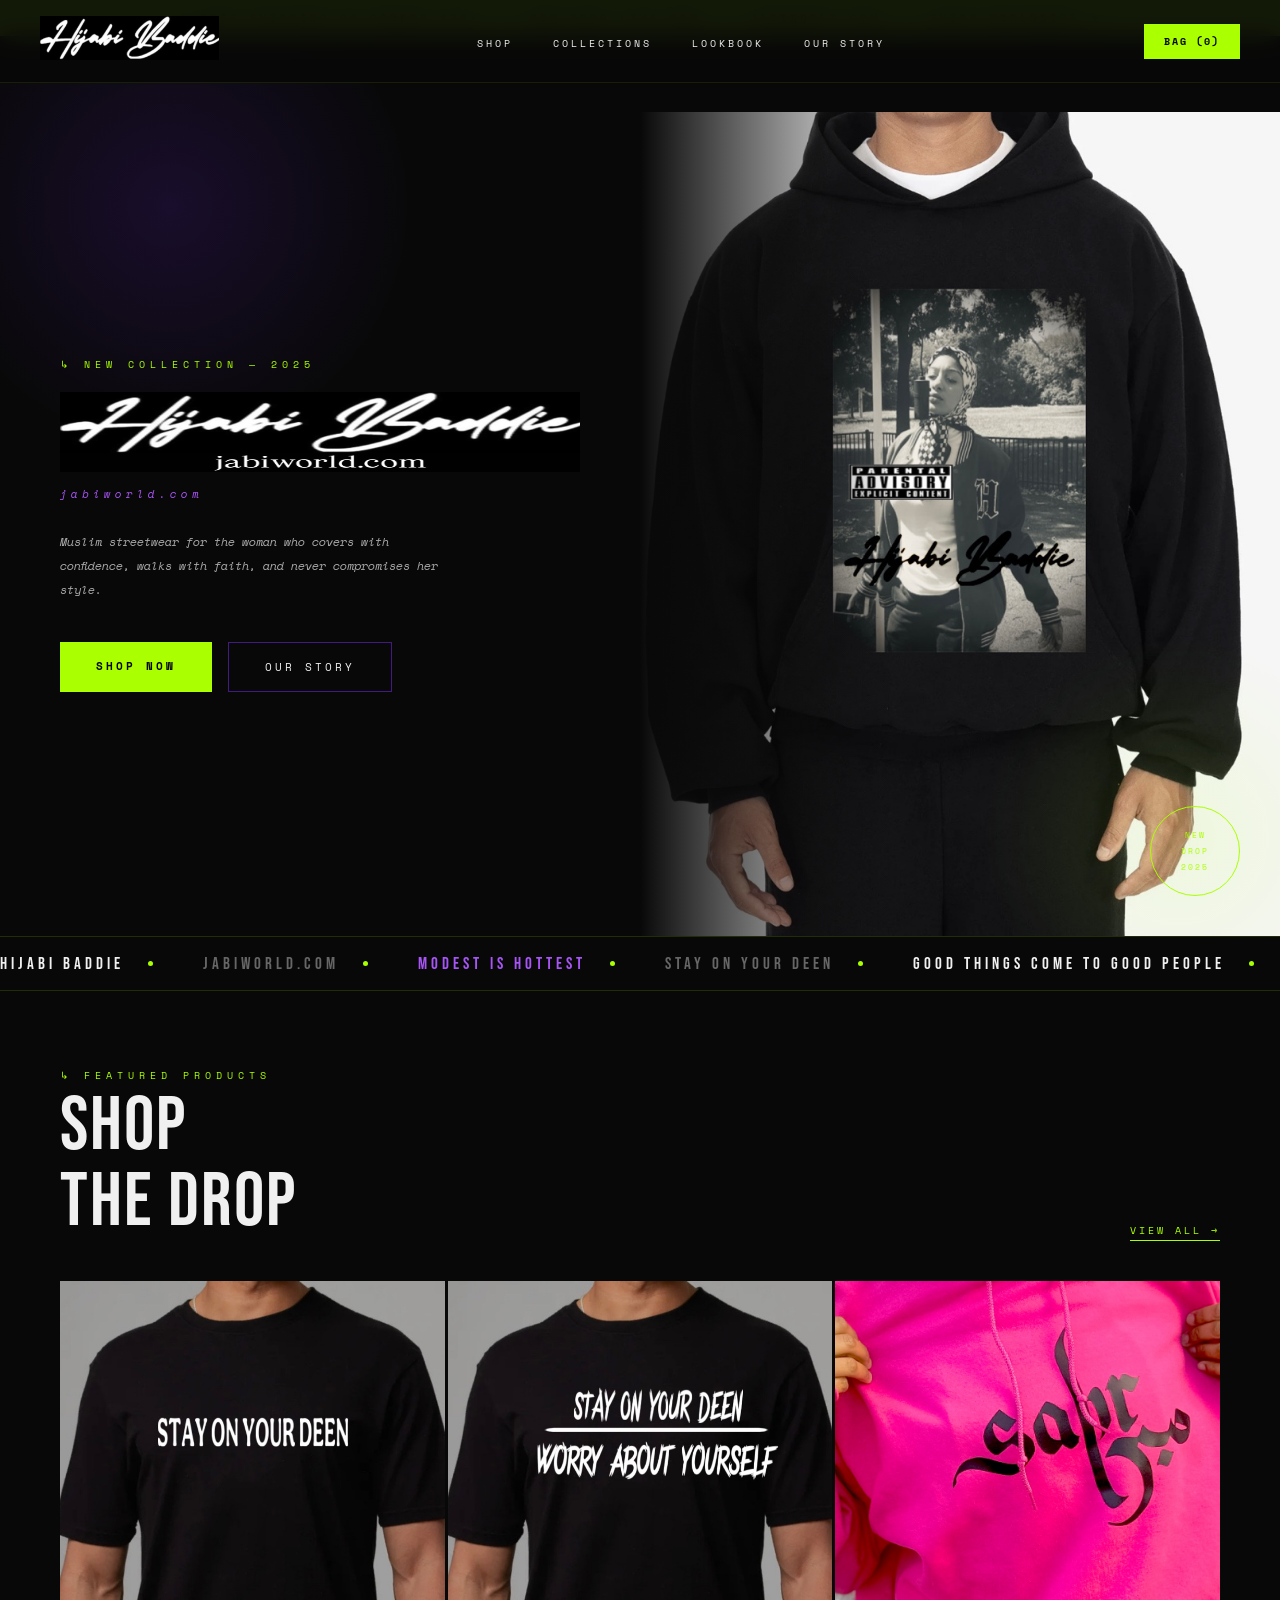
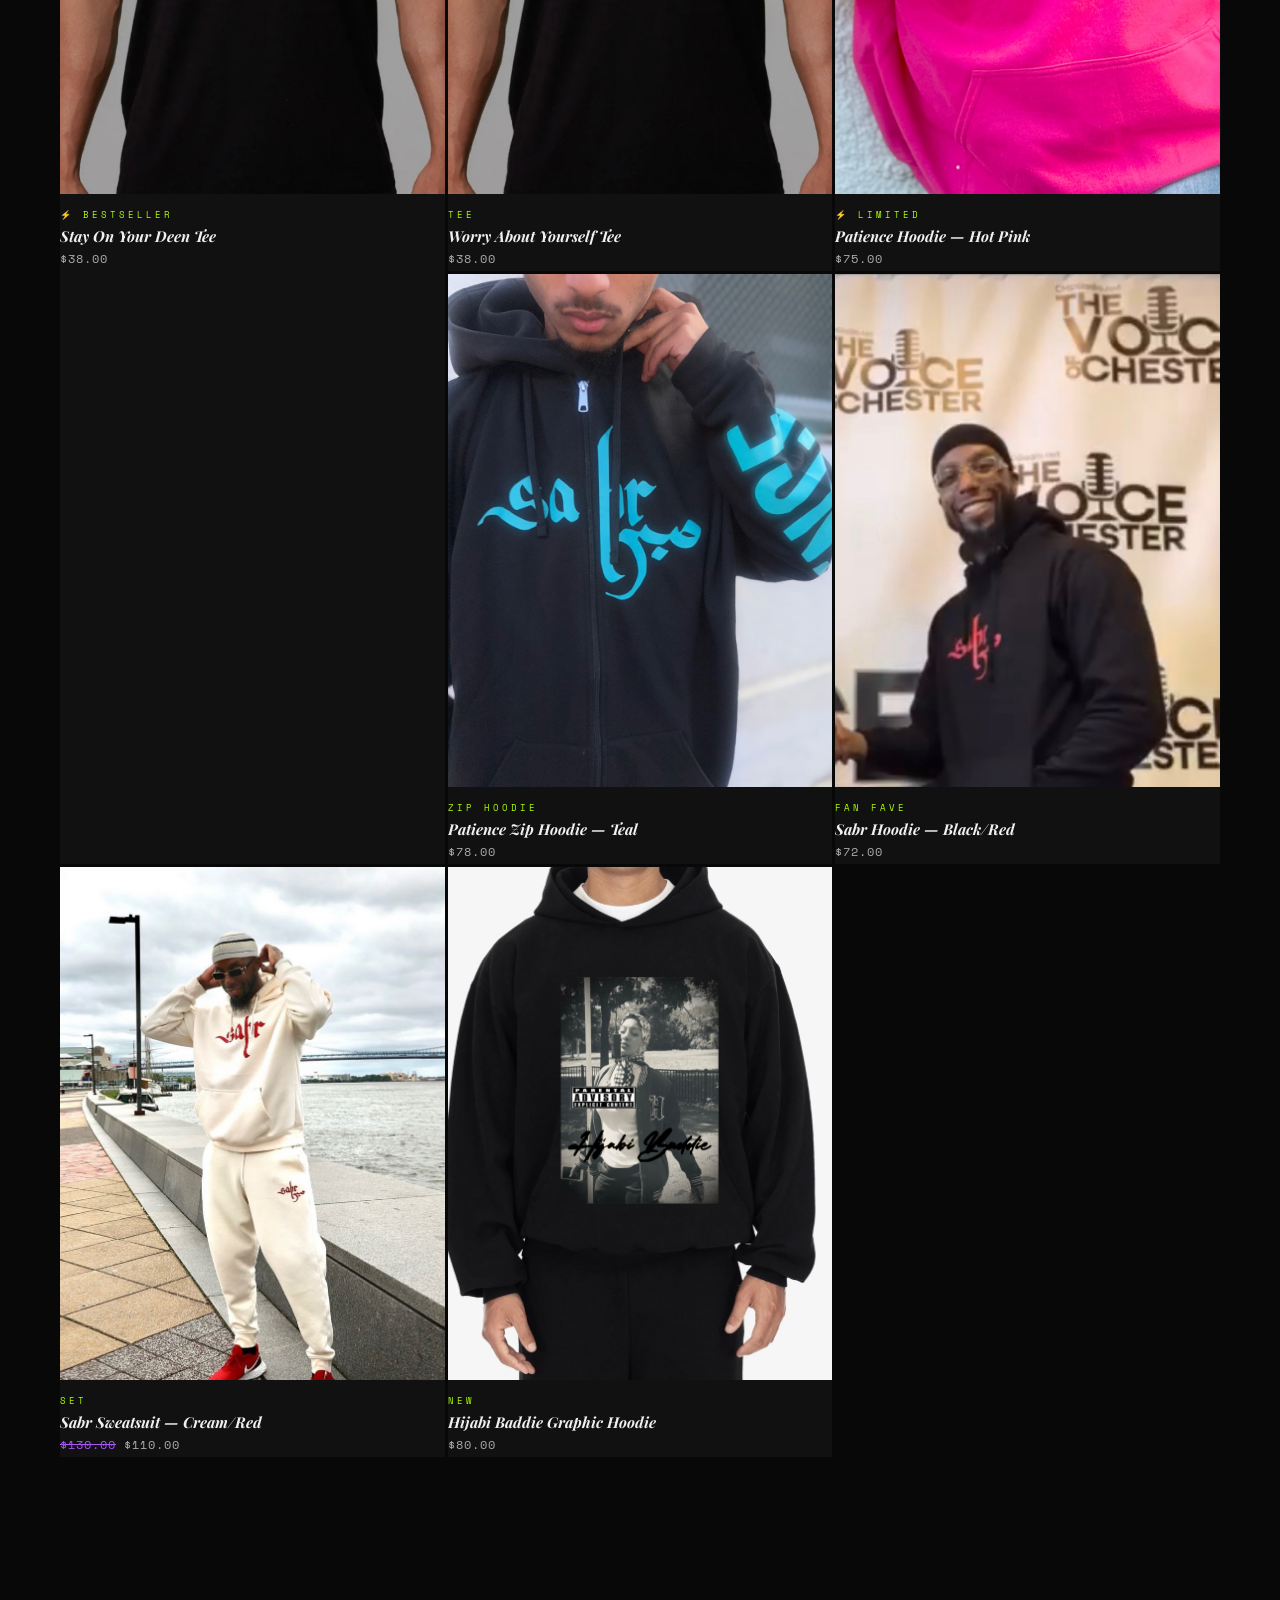
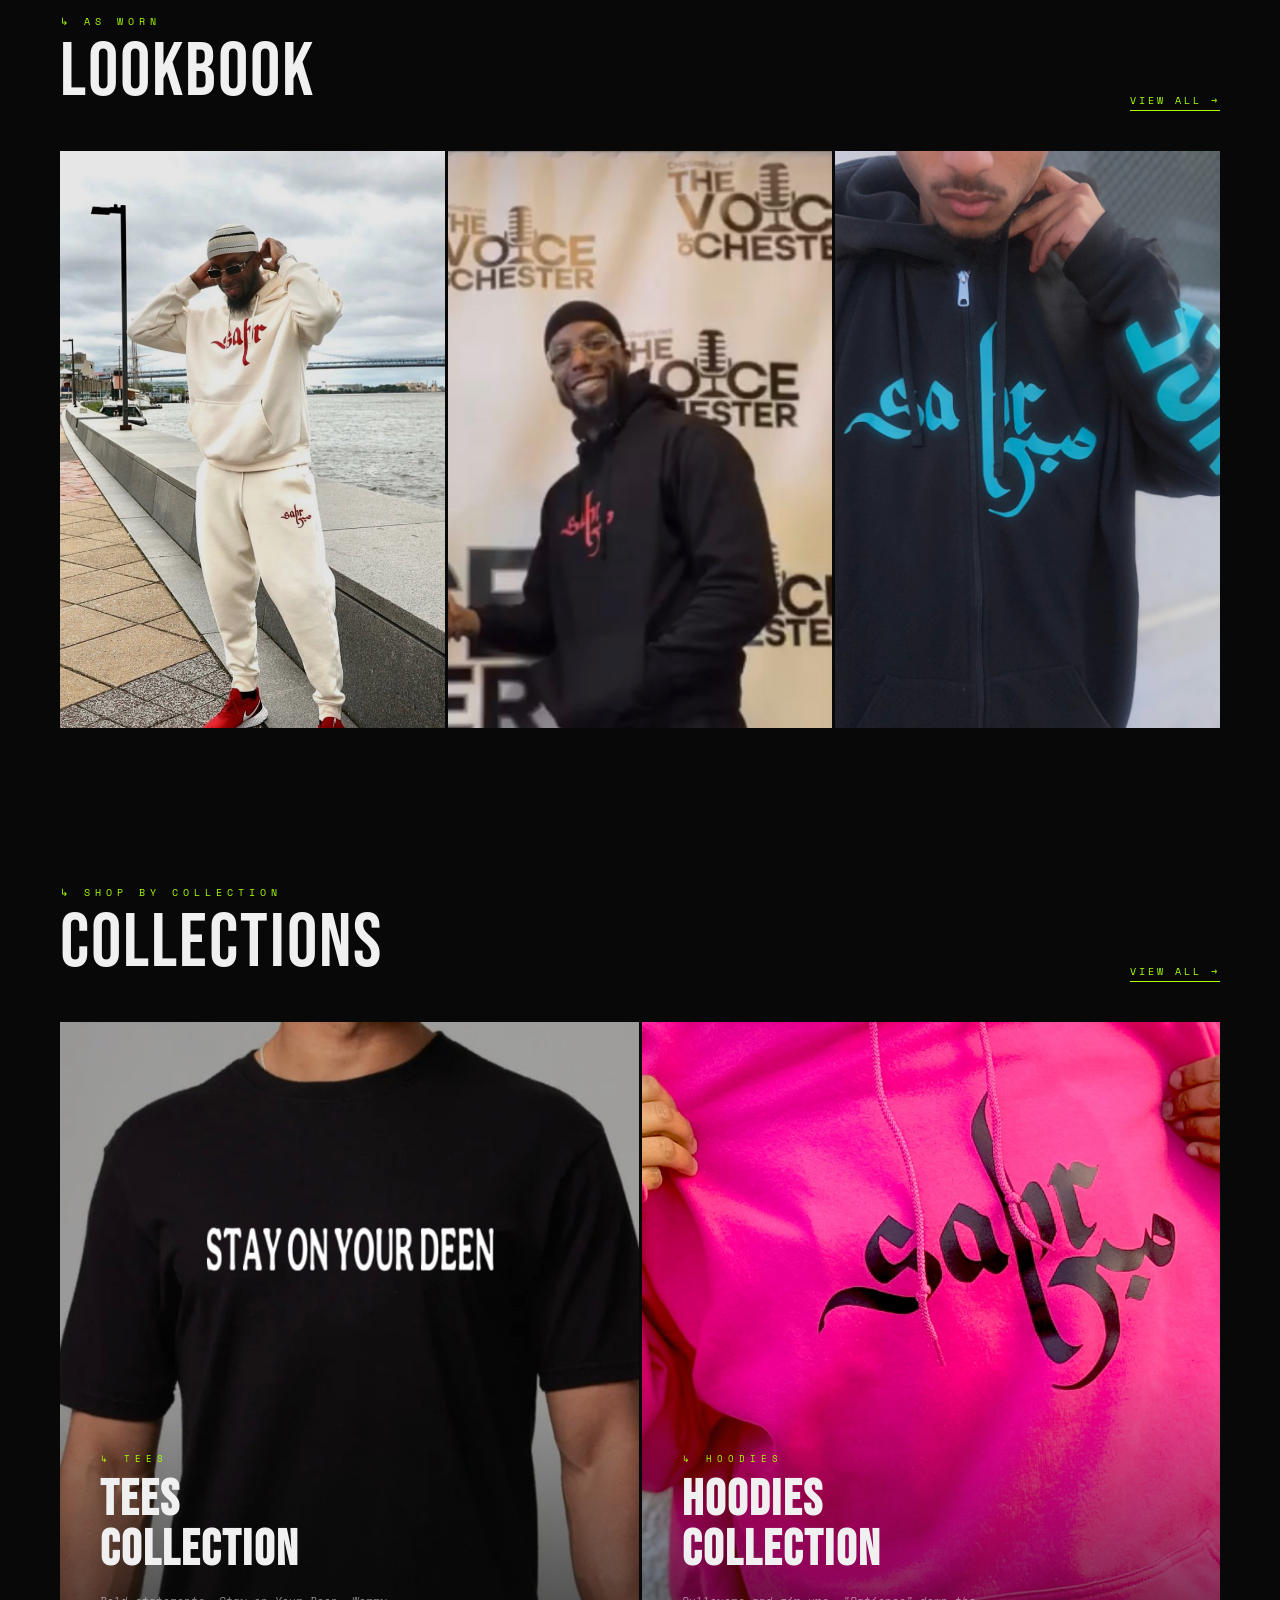
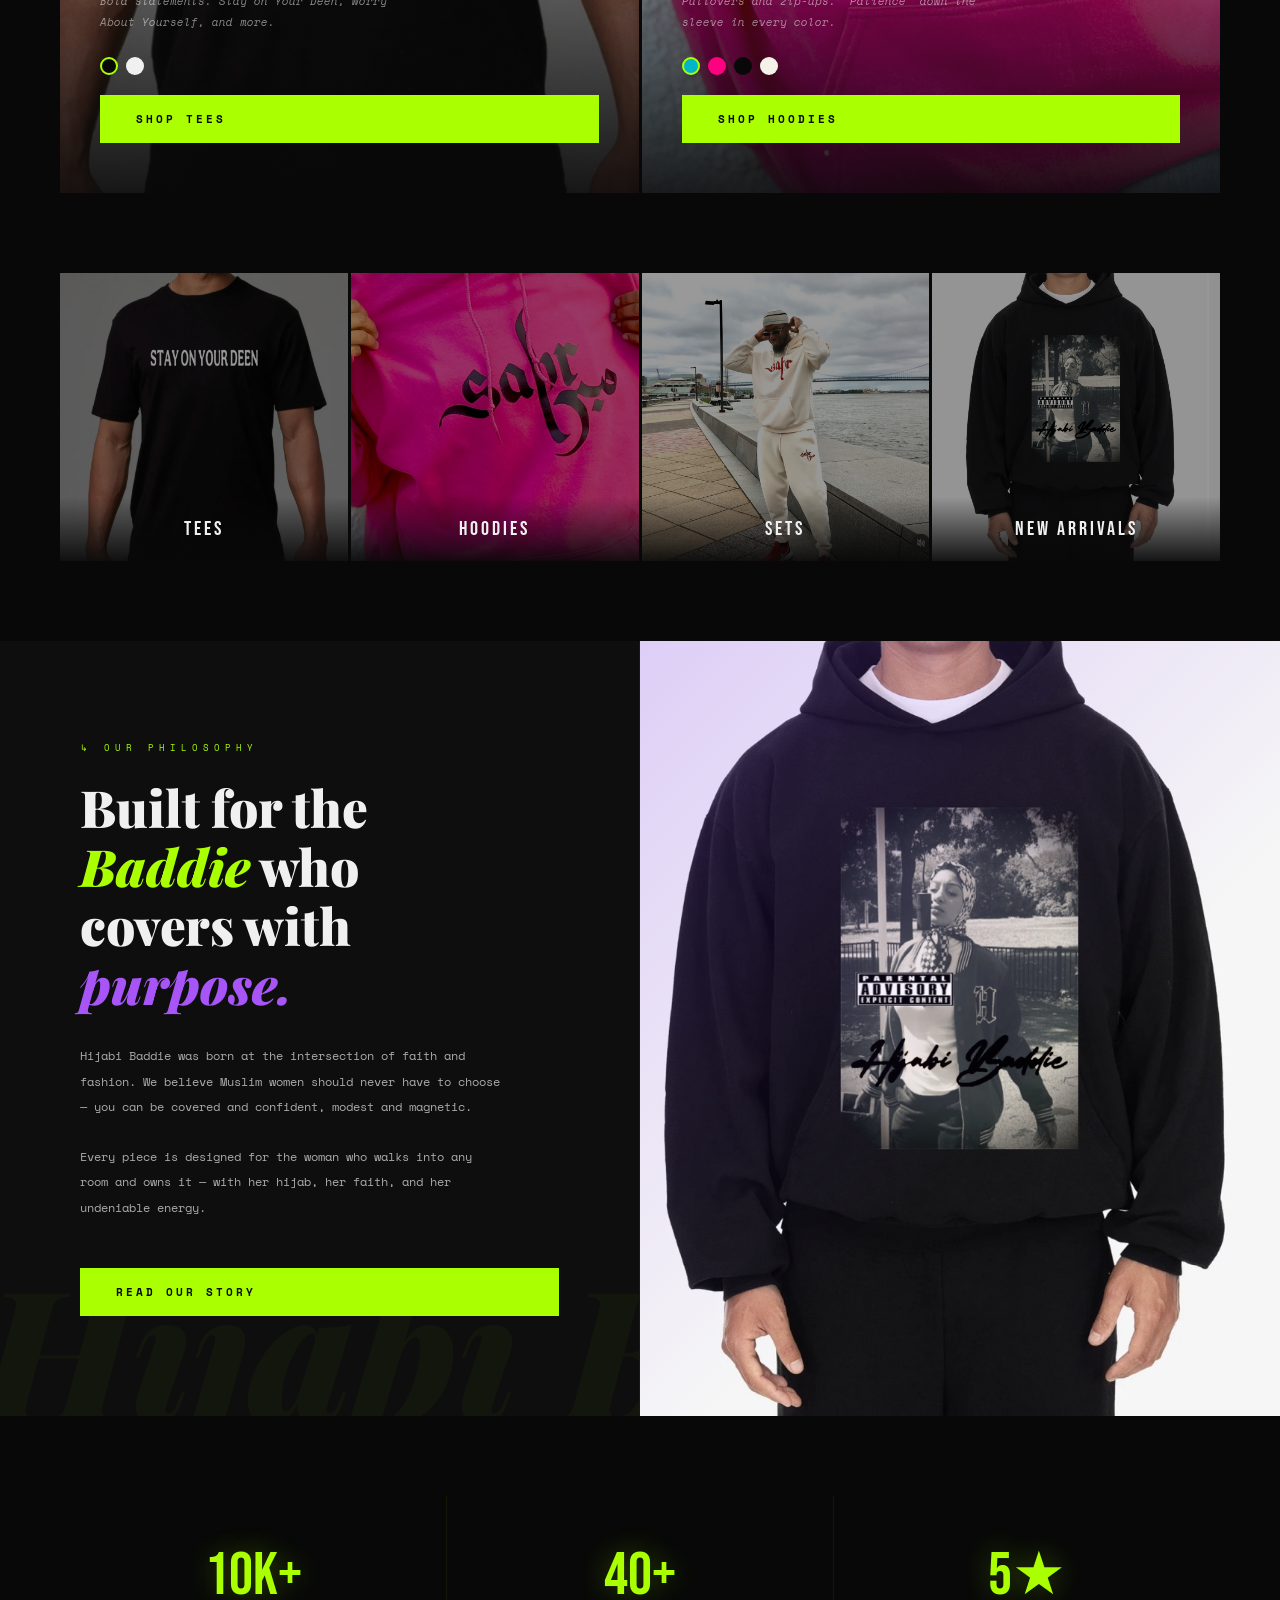
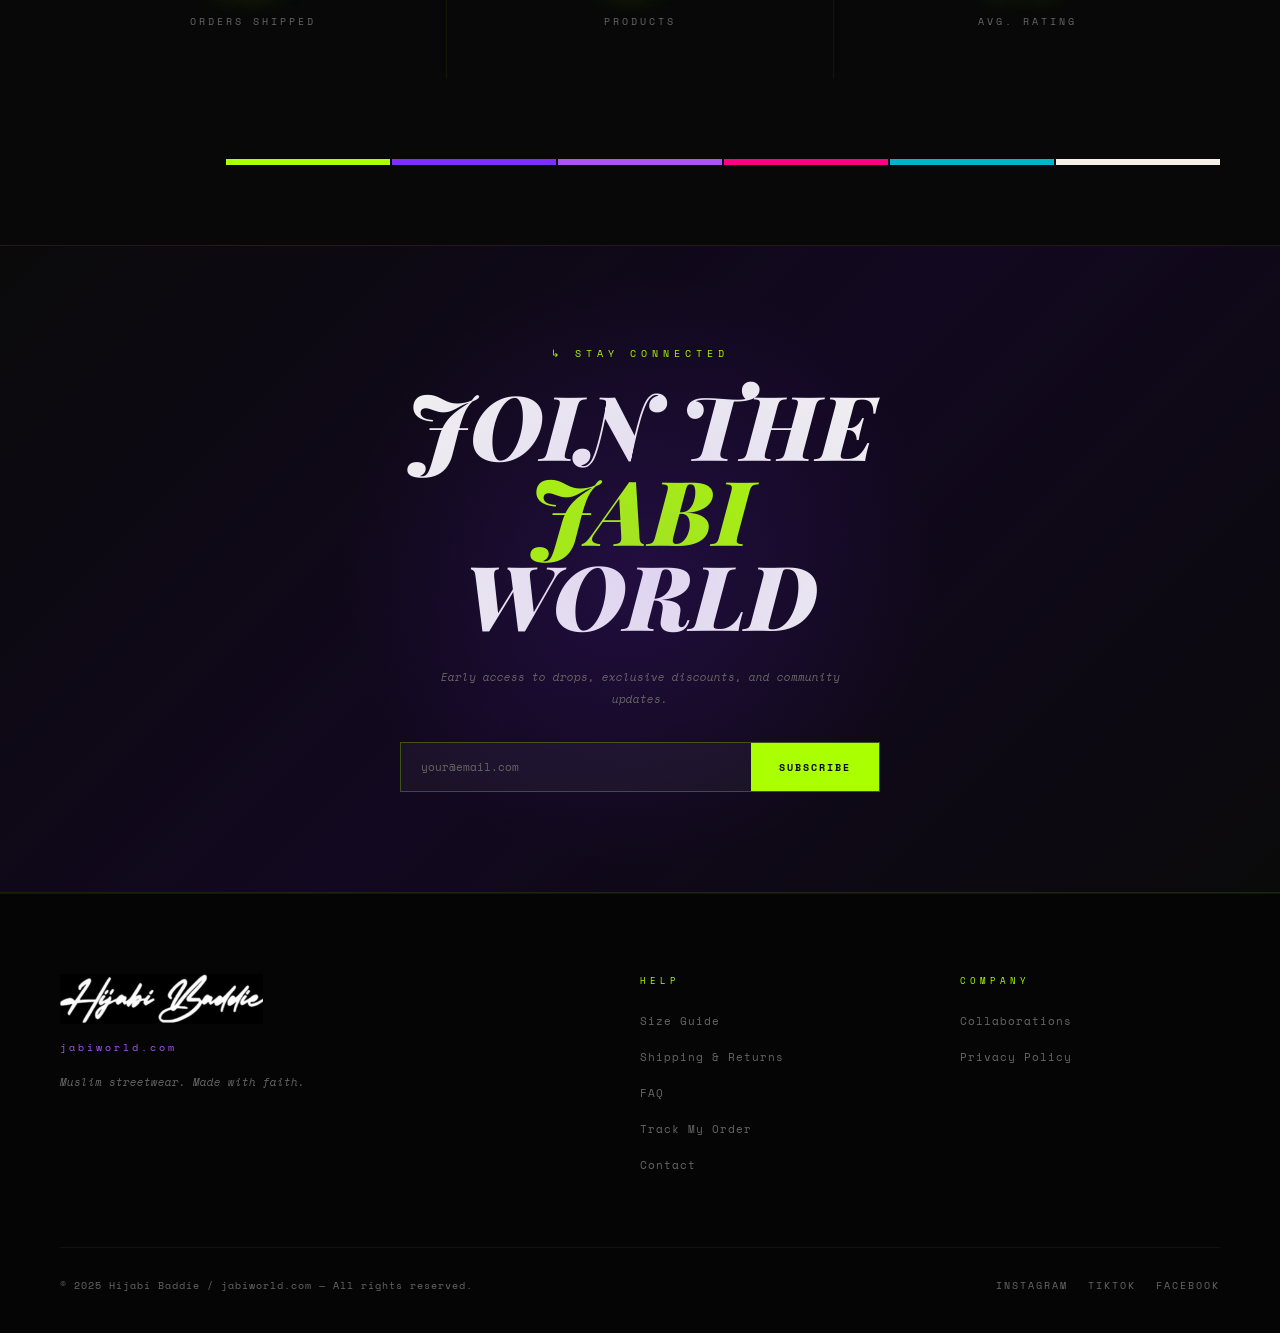
==== index.html @ 56c34dd9 "Add files via upload" ====
<!DOCTYPE html>
<html lang="en">
<head>
<meta charset="UTF-8">
<meta name="viewport" content="width=device-width, initial-scale=1.0">
<title>Hijabi Baddie — jabiworld.com</title>
<link rel="preconnect" href="https://fonts.googleapis.com">
<link href="https://fonts.googleapis.com/css2?family=Bebas+Neue&family=Playfair+Display:ital,wght@0,400;0,700;0,900;1,400;1,700&family=Space+Mono:ital,wght@0,400;0,700;1,400&display=swap" rel="stylesheet">

<!-- Snipcart CSS -->
<link rel="stylesheet" href="https://cdn.snipcart.com/themes/v3.3.3/default/snipcart.css">

<style>
  :root {
    --black: #080808; --white: #f0f0f0; --lime: #aaff00;
    --purple: #7b2ff7; --purple-light: #a855f7; --purple-dark: #4c1d95;
    --gray: #666; --gray-light: #aaa;
  }
  * { margin:0; padding:0; box-sizing:border-box; }
  html { scroll-behavior:smooth; }
  body { background:var(--black); color:var(--white); font-family:'Space Mono',monospace; overflow-x:hidden; cursor:crosshair; }

  .announce-bar { background:var(--lime); color:var(--black); text-align:center; padding:10px; font-size:11px; letter-spacing:3px; text-transform:uppercase; font-weight:700; }

  nav { position:fixed; top:0; width:100%; z-index:1000; display:flex; justify-content:space-between; align-items:center; padding:16px 40px; background:rgba(8,8,8,0.93); backdrop-filter:blur(12px); border-bottom:1px solid rgba(170,255,0,0.1); }
  .nav-logo-img { height:44px; width:auto; filter:invert(1); }
  .nav-links { display:flex; gap:40px; list-style:none; }
  .nav-links a { color:var(--white); text-decoration:none; font-size:10px; letter-spacing:3px; text-transform:uppercase; transition:color 0.2s; }
  .nav-links a:hover { color:var(--lime); }
  .nav-right { display:flex; gap:16px; align-items:center; }
  .snipcart-checkout { background:var(--lime); color:var(--black); border:none; padding:10px 20px; font-family:'Space Mono',monospace; font-size:10px; letter-spacing:2px; text-transform:uppercase; cursor:crosshair; font-weight:700; transition:all 0.2s; }
  .snipcart-checkout:hover { background:var(--purple-light); color:var(--white); }
  .hamburger { display:none; flex-direction:column; gap:5px; cursor:crosshair; background:none; border:none; padding:4px; }
  .hamburger span { display:block; width:22px; height:1px; background:var(--white); }

  /* HERO */
  .hero { min-height:100vh; display:grid; grid-template-columns:1fr 1fr; position:relative; overflow:hidden; padding-top:76px; }
  .hero-left { display:flex; flex-direction:column; justify-content:center; padding:80px 60px; position:relative; z-index:2; }
  .hero-purple-glow { position:absolute; top:-80px; left:-80px; width:500px; height:500px; background:radial-gradient(circle,rgba(123,47,247,0.15) 0%,transparent 70%); pointer-events:none; z-index:1; }
  .hero-eyebrow { font-size:10px; letter-spacing:5px; text-transform:uppercase; color:var(--lime); margin-bottom:20px; opacity:0; animation:fadeUp 0.7s 0.2s ease forwards; }
  .hero-logo-large { height:80px; width:auto; filter:invert(1); margin-bottom:14px; opacity:0; animation:fadeUp 0.7s 0.35s ease forwards; }
  .hero-domain { font-size:11px; letter-spacing:4px; color:var(--purple-light); margin-bottom:28px; font-style:italic; opacity:0; animation:fadeUp 0.7s 0.45s ease forwards; }
  .hero-sub { font-size:12px; line-height:2; color:var(--gray-light); max-width:380px; margin-bottom:40px; font-style:italic; opacity:0; animation:fadeUp 0.7s 0.55s ease forwards; }
  .hero-ctas { display:flex; gap:16px; flex-wrap:wrap; opacity:0; animation:fadeUp 0.7s 0.7s ease forwards; }
  @keyframes fadeUp { from { opacity:0; transform:translateY(24px); } to { opacity:1; transform:translateY(0); } }

  .btn-primary { background:var(--lime); color:var(--black); padding:16px 36px; font-family:'Space Mono',monospace; font-size:11px; letter-spacing:3px; text-transform:uppercase; text-decoration:none; border:none; cursor:crosshair; font-weight:700; transition:all 0.25s; display:inline-block; }
  .btn-primary:hover { background:var(--purple-light); color:var(--white); transform:translateY(-2px); }
  .btn-outline { background:transparent; color:var(--white); padding:16px 36px; font-family:'Space Mono',monospace; font-size:11px; letter-spacing:3px; text-transform:uppercase; text-decoration:none; border:1px solid rgba(123,47,247,0.5); cursor:crosshair; transition:all 0.25s; display:inline-block; }
  .btn-outline:hover { border-color:var(--purple-light); background:rgba(123,47,247,0.15); transform:translateY(-2px); }

  .hero-right { position:relative; overflow:hidden; }
  .hero-img-container { width:100%; height:100%; position:relative; }
  .hero-img-container img { width:100%; height:100%; object-fit:cover; object-position:center top; transition:transform 0.8s ease; }
  .hero-img-overlay { position:absolute; inset:0; background:linear-gradient(to right,var(--black) 0%,transparent 40%); }
  .hero-glow { position:absolute; bottom:-100px; right:-100px; width:400px; height:400px; background:radial-gradient(circle,rgba(170,255,0,0.1) 0%,transparent 70%); pointer-events:none; }
  .hero-badge { position:absolute; bottom:40px; right:40px; width:90px; height:90px; border-radius:50%; border:1px solid var(--lime); display:flex; align-items:center; justify-content:center; font-size:8px; letter-spacing:2px; text-transform:uppercase; text-align:center; line-height:2; color:var(--lime); animation:rotate 12s linear infinite; z-index:3; }
  @keyframes rotate { to { transform:rotate(360deg); } }

  /* MARQUEE */
  .marquee-section { border-top:1px solid rgba(170,255,0,0.15); border-bottom:1px solid rgba(170,255,0,0.15); padding:16px 0; overflow:hidden; }
  .marquee-track { display:flex; animation:marquee 22s linear infinite; white-space:nowrap; }
  .marquee-item { display:inline-flex; align-items:center; gap:24px; padding-right:50px; font-family:'Bebas Neue',sans-serif; font-size:17px; letter-spacing:4px; color:var(--gray); }
  .marquee-item .dot { width:5px; height:5px; background:var(--lime); border-radius:50%; display:inline-block; }
  .marquee-item.hl { color:var(--white); }
  .marquee-item.hl2 { color:var(--purple-light); }
  @keyframes marquee { from { transform:translateX(0); } to { transform:translateX(-50%); } }

  /* SECTIONS */
  .section-header { display:flex; justify-content:space-between; align-items:flex-end; padding:80px 60px 40px; }
  .section-title { font-family:'Bebas Neue',sans-serif; font-size:clamp(48px,6vw,76px); letter-spacing:2px; line-height:1; }
  .section-title .sub { display:block; font-family:'Space Mono',monospace; font-size:10px; letter-spacing:5px; text-transform:uppercase; color:var(--lime); margin-bottom:8px; font-weight:400; }
  .section-link { color:var(--lime); text-decoration:none; font-size:10px; letter-spacing:3px; text-transform:uppercase; border-bottom:1px solid var(--lime); padding-bottom:2px; transition:opacity 0.2s; }
  .section-link:hover { opacity:0.6; }

  /* PRODUCT GRID */
  .product-grid { display:grid; grid-template-columns:repeat(3,1fr); gap:3px; padding:0 60px 80px; }
  .product-card { position:relative; overflow:hidden; cursor:crosshair; background:#111; }
  .product-card.large { grid-row:span 2; }
  .product-img { width:100%; aspect-ratio:3/4; object-fit:cover; object-position:center top; display:block; transition:transform 0.6s ease; }
  .product-card.large .product-img { aspect-ratio:auto; height:100%; }
  .product-card:hover .product-img { transform:scale(1.06); }
  .product-overlay { position:absolute; inset:0; background:linear-gradient(to top,rgba(8,8,8,0.95) 0%,rgba(8,8,8,0.1) 55%,transparent 100%); display:flex; flex-direction:column; justify-content:flex-end; padding:24px; opacity:0; transition:opacity 0.3s; }
  .product-card:hover .product-overlay { opacity:1; }
  .product-info { padding:14px 0 4px; }
  .product-tag { font-size:9px; letter-spacing:3px; text-transform:uppercase; color:var(--lime); margin-bottom:5px; }
  .product-name { font-family:'Playfair Display',serif; font-size:15px; font-weight:700; margin-bottom:4px; font-style:italic; }
  .product-name a { color:inherit; text-decoration:none; }
  .product-price { font-size:12px; letter-spacing:1px; color:var(--gray-light); }
  .product-price .sale { color:var(--purple-light); margin-right:8px; text-decoration:line-through; }
  .sizes { display:flex; gap:6px; margin-top:10px; }
  .size-btn { width:34px; height:34px; border:1px solid rgba(255,255,255,0.15); background:none; color:var(--white); font-family:'Space Mono',monospace; font-size:9px; cursor:crosshair; transition:all 0.2s; }
  .size-btn:hover,.size-btn.active { border-color:var(--lime); background:var(--lime); color:var(--black); }
  .quick-add { background:var(--lime); color:var(--black); border:none; padding:12px; width:100%; font-family:'Space Mono',monospace; font-size:10px; letter-spacing:2px; text-transform:uppercase; cursor:crosshair; margin-top:12px; font-weight:700; transition:background 0.2s; }
  .quick-add:hover { background:var(--purple-light); color:var(--white); }

  /* FRONT/BACK IMAGE SWAP */
  .product-card .img-front, .product-card .img-back { position:absolute; inset:0; width:100%; height:100%; object-fit:cover; object-position:center top; transition:opacity 0.5s ease, transform 0.6s ease; }
  .product-card .img-back { opacity:0; }
  .product-card:hover .img-front { opacity:0; transform:scale(1.06); }
  .product-card:hover .img-back { opacity:1; transform:scale(1.06); }
  .product-card .img-spacer { width:100%; aspect-ratio:3/4; display:block; }

  /* LOOKBOOK */
  .lookbook-strip { display:grid; grid-template-columns:repeat(3,1fr); gap:3px; padding:0 60px 80px; }
  .lookbook-card { position:relative; overflow:hidden; cursor:crosshair; aspect-ratio:2/3; }
  .lookbook-card img { width:100%; height:100%; object-fit:cover; object-position:center top; transition:transform 0.6s ease; filter:brightness(0.9); }
  .lookbook-card:hover img { transform:scale(1.05); filter:brightness(0.6); }
  .lookbook-overlay { position:absolute; inset:0; background:linear-gradient(to top,rgba(8,8,8,0.88) 0%,transparent 50%); display:flex; flex-direction:column; justify-content:flex-end; padding:24px; opacity:0; transition:opacity 0.3s; }
  .lookbook-card:hover .lookbook-overlay { opacity:1; }

  /* FEATURED COLLECTIONS */
  .featured-collection { display:grid; grid-template-columns:1fr 1fr; gap:3px; margin:0 60px 80px; }
  .featured-panel { position:relative; overflow:hidden; min-height:580px; cursor:crosshair; }
  .featured-panel img { width:100%; height:100%; object-fit:cover; object-position:center top; transition:transform 0.8s ease; display:block; }
  .featured-panel:hover img { transform:scale(1.04); }
  .featured-content { position:absolute; inset:0; display:flex; flex-direction:column; justify-content:flex-end; padding:50px 40px; background:linear-gradient(to top,rgba(8,8,8,0.9) 0%,transparent 55%); }
  .featured-tag { font-size:9px; letter-spacing:5px; text-transform:uppercase; color:var(--lime); margin-bottom:10px; }
  .featured-title { font-family:'Bebas Neue',sans-serif; font-size:50px; letter-spacing:2px; line-height:1; margin-bottom:16px; }
  .featured-desc { font-size:11px; line-height:1.9; color:rgba(240,240,240,0.55); max-width:300px; margin-bottom:24px; font-style:italic; }
  .swatches { display:flex; gap:8px; margin-bottom:20px; }
  .swatch { width:18px; height:18px; border-radius:50%; cursor:crosshair; border:2px solid transparent; transition:border-color 0.2s; }
  .swatch:hover,.swatch.active { border-color:var(--lime); }

  /* CATEGORY STRIP */
  .category-strip { display:grid; grid-template-columns:repeat(4,1fr); gap:3px; padding:0 60px 80px; }
  .category-card { position:relative; overflow:hidden; aspect-ratio:1; cursor:crosshair; }
  .category-card img { width:100%; height:100%; object-fit:cover; object-position:center top; transition:transform 0.5s; filter:brightness(0.6); }
  .category-card:hover img { transform:scale(1.1); filter:brightness(0.35); }
  .category-label { position:absolute; bottom:0; left:0; right:0; padding:20px 12px; font-family:'Bebas Neue',sans-serif; font-size:20px; letter-spacing:3px; text-align:center; background:linear-gradient(to top,rgba(8,8,8,0.9),transparent); transition:color 0.3s; }
  .category-card:hover .category-label { color:var(--lime); }

  /* BRAND STORY */
  .brand-story { display:grid; grid-template-columns:1fr 1fr; min-height:80vh; }
  .brand-story-left { background:#0e0e0e; border-right:1px solid rgba(170,255,0,0.06); display:flex; flex-direction:column; justify-content:center; padding:100px 80px; position:relative; overflow:hidden; }
  .brand-bg-text { position:absolute; font-family:'Playfair Display',serif; font-style:italic; font-size:180px; opacity:0.03; font-weight:900; bottom:-20px; left:-20px; pointer-events:none; line-height:1; white-space:nowrap; color:var(--lime); }
  .brand-story-eyebrow { font-size:9px; letter-spacing:5px; text-transform:uppercase; color:var(--lime); margin-bottom:24px; }
  .brand-story-title { font-family:'Playfair Display',serif; font-size:clamp(34px,4vw,52px); font-weight:900; line-height:1.15; margin-bottom:30px; }
  .brand-story-title em { font-style:italic; color:var(--lime); }
  .brand-story-title .purple-em { color:var(--purple-light); font-style:italic; }
  .brand-story-body { font-size:12px; line-height:2.1; color:var(--gray-light); max-width:420px; }
  .brand-story-right { position:relative; overflow:hidden; min-height:500px; }
  .brand-story-right img { width:100%; height:100%; object-fit:cover; object-position:center top; }
  .brand-story-right::after { content:''; position:absolute; inset:0; background:linear-gradient(135deg,rgba(123,47,247,0.2) 0%,transparent 60%); pointer-events:none; }

  /* STATS */
  .brand-stats { display:grid; grid-template-columns:repeat(3,1fr); gap:1px; background:rgba(170,255,0,0.06); margin:80px 60px; }
  .stat-item { padding:50px 40px; text-align:center; background:var(--black); }
  .stat-number { font-family:'Bebas Neue',sans-serif; font-size:60px; color:var(--lime); line-height:1; margin-bottom:8px; text-shadow:0 0 30px rgba(170,255,0,0.3); }
  .stat-label { font-size:10px; letter-spacing:3px; text-transform:uppercase; color:var(--gray); }

  /* NEWSLETTER */
  .newsletter { background:linear-gradient(135deg,#0a0a0a 0%,#120820 50%,#0a0a0a 100%); border-top:1px solid rgba(123,47,247,0.2); border-bottom:1px solid rgba(170,255,0,0.1); padding:100px 60px; text-align:center; position:relative; overflow:hidden; }
  .newsletter::before { content:''; position:absolute; top:50%; left:50%; transform:translate(-50%,-50%); width:600px; height:600px; background:radial-gradient(circle,rgba(123,47,247,0.15) 0%,transparent 70%); pointer-events:none; }
  .newsletter-label { font-size:10px; letter-spacing:5px; text-transform:uppercase; color:var(--lime); margin-bottom:20px; }
  .newsletter-title { font-family:'Playfair Display',serif; font-style:italic; font-size:clamp(44px,7vw,90px); font-weight:900; line-height:0.95; margin-bottom:30px; }
  .newsletter-title span { color:var(--lime); }
  .newsletter-form { display:flex; max-width:480px; margin:0 auto; border:1px solid rgba(170,255,0,0.3); }
  .newsletter-input { flex:1; padding:16px 20px; font-family:'Space Mono',monospace; font-size:11px; border:none; background:rgba(255,255,255,0.04); color:var(--white); outline:none; }
  .newsletter-input::placeholder { color:var(--gray); }
  .newsletter-submit { background:var(--lime); color:var(--black); border:none; padding:16px 28px; font-family:'Space Mono',monospace; font-size:10px; letter-spacing:2px; text-transform:uppercase; cursor:crosshair; font-weight:700; transition:background 0.2s; }
  .newsletter-submit:hover { background:var(--purple-light); color:var(--white); }

  .color-bar { display:flex; gap:2px; padding:0 60px 80px; }
  .color-slab { flex:1; height:6px; cursor:crosshair; transition:flex 0.4s; }
  .color-slab:hover { flex:4; }

  /* FOOTER */
  footer { background:#050505; border-top:1px solid rgba(170,255,0,0.08); padding:80px 60px 40px; }
  .footer-top { display:grid; grid-template-columns:2fr 1fr 1fr; gap:60px; margin-bottom:60px; }
  .footer-logo-img { height:50px; width:auto; filter:invert(1); margin-bottom:10px; }
  .footer-domain { font-size:10px; letter-spacing:3px; color:var(--purple-light); margin-bottom:16px; }
  .footer-tagline { font-size:11px; color:var(--gray); line-height:2; font-style:italic; max-width:280px; }
  .footer-col-title { font-size:9px; letter-spacing:4px; text-transform:uppercase; color:var(--lime); margin-bottom:20px; }
  .footer-col ul { list-style:none; }
  .footer-col ul li { margin-bottom:12px; }
  .footer-col ul a { color:var(--gray); text-decoration:none; font-size:11px; letter-spacing:1px; transition:color 0.2s; }
  .footer-col ul a:hover { color:var(--white); }
  .footer-bottom { border-top:1px solid rgba(255,255,255,0.05); padding-top:30px; display:flex; justify-content:space-between; align-items:center; }
  .footer-copy { font-size:10px; color:var(--gray); letter-spacing:1px; }
  .footer-socials { display:flex; gap:20px; }
  .footer-socials a { color:var(--gray); text-decoration:none; font-size:10px; letter-spacing:2px; text-transform:uppercase; transition:color 0.2s; }
  .footer-socials a:hover { color:var(--lime); }

  /* SKELETON */
  .skeleton { background:linear-gradient(90deg,#111 25%,#1a1a1a 50%,#111 75%); background-size:200% 100%; animation:shimmer 1.5s infinite; }
  @keyframes shimmer { 0%{background-position:200% 0} 100%{background-position:-200% 0} }

  @media (max-width:1100px) {
    .product-grid { grid-template-columns:repeat(2,1fr); }
    .footer-top { grid-template-columns:1fr 1fr; gap:40px; }
    .lookbook-strip { grid-template-columns:repeat(2,1fr); }
  }
  @media (max-width:768px) {
    nav { padding:14px 20px; }
    .nav-links { display:none; }
    .hamburger { display:flex; }
    .hero { grid-template-columns:1fr; }
    .hero-right { position:absolute; inset:0; z-index:0; }
    .hero-left { z-index:1; padding:100px 24px 80px; }
    .hero-img-overlay { background:linear-gradient(to top,rgba(8,8,8,0.97) 0%,rgba(8,8,8,0.5) 100%); }
    .section-header { padding:60px 24px 28px; flex-direction:column; align-items:flex-start; gap:14px; }
    .product-grid { grid-template-columns:repeat(2,1fr); padding:0 20px 60px; }
    .product-card.large { grid-row:span 1; }
    .lookbook-strip { grid-template-columns:1fr 1fr; padding:0 20px 60px; }
    .featured-collection { grid-template-columns:1fr; margin:0 20px 60px; }
    .featured-panel { min-height:380px; }
    .brand-story { grid-template-columns:1fr; }
    .brand-story-left { padding:60px 24px; }
    .brand-story-right { min-height:380px; }
    .brand-stats { grid-template-columns:1fr; margin:60px 20px; }
    .category-strip { grid-template-columns:repeat(2,1fr); padding:0 20px 60px; }
    .color-bar { padding:0 20px 60px; }
    .newsletter { padding:60px 24px; }
    .newsletter-form { flex-direction:column; border:none; }
    .newsletter-input { border:1px solid rgba(170,255,0,0.3); }
    .newsletter-submit { border:1px solid var(--lime); }
    footer { padding:60px 24px 30px; }
    .footer-top { grid-template-columns:1fr; gap:30px; }
    .footer-bottom { flex-direction:column; gap:16px; text-align:center; }
  }
</style>
</head>
<body>

<!-- ===== ANNOUNCEMENT BAR ===== -->
<div class="announce-bar">✦ Free shipping on orders $75+ &nbsp;·&nbsp; New drop live now &nbsp;·&nbsp; jabiworld.com &nbsp;·&nbsp; Ships worldwide ✦</div>

<!-- ===== NAV ===== -->
<nav>
  <a href="index.html"><img class="nav-logo-img" src="images/img_logo_hijabi2.jpeg" alt="Hijabi Baddie"/></a>
  <ul class="nav-links">
    <li><a href="#shop">Shop</a></li>
    <li><a href="#collections">Collections</a></li>
    <li><a href="#lookbook">Lookbook</a></li>
    <li><a href="#about">Our Story</a></li>
  </ul>
  <div class="nav-right">
    <!-- Snipcart opens cart on click, updates count automatically -->
    <button class="snipcart-checkout">Bag (<span class="snipcart-items-count">0</span>)</button>
    <button class="hamburger"><span></span><span></span><span></span></button>
  </div>
</nav>

<!-- ===== HERO ===== -->
<section class="hero">
  <div class="hero-purple-glow"></div>
  <div class="hero-left">
    <p class="hero-eyebrow">↳ New Collection — 2025</p>
    <img class="hero-logo-large" src="images/img_logo_hijabi.jpeg" alt="Hijabi Baddie"/>
    <p class="hero-domain">jabiworld.com</p>
    <p class="hero-sub">Muslim streetwear for the woman who covers with confidence, walks with faith, and never compromises her style.</p>
    <div class="hero-ctas">
      <a href="#shop" class="btn-primary">Shop Now</a>
      <a href="#about" class="btn-outline">Our Story</a>
    </div>
  </div>
  <div class="hero-right">
    <div class="hero-img-container">
      <img src="images/img_hoodie_hijabi.jpeg" alt="Hijabi Baddie Hoodie"/>
      <div class="hero-img-overlay"></div>
      <div class="hero-glow"></div>
      <div class="hero-badge">NEW<br>DROP<br>2025</div>
    </div>
  </div>
</section>

<!-- ===== MARQUEE ===== -->
<div class="marquee-section">
  <div class="marquee-track">
    <span class="marquee-item hl">HIJABI BADDIE <span class="dot"></span></span>
    <span class="marquee-item">JABIWORLD.COM <span class="dot"></span></span>
    <span class="marquee-item hl2">MODEST IS HOTTEST <span class="dot"></span></span>
    <span class="marquee-item">STAY ON YOUR DEEN <span class="dot"></span></span>
    <span class="marquee-item hl">GOOD THINGS COME TO GOOD PEOPLE <span class="dot"></span></span>
    <span class="marquee-item">MUSLIM STREETWEAR <span class="dot"></span></span>
    <span class="marquee-item hl2">SABR · صبر <span class="dot"></span></span>
    <span class="marquee-item">PATIENCE IS POWER <span class="dot"></span></span>
    <span class="marquee-item hl">HIJABI BADDIE <span class="dot"></span></span>
    <span class="marquee-item">JABIWORLD.COM <span class="dot"></span></span>
    <span class="marquee-item hl2">MODEST IS HOTTEST <span class="dot"></span></span>
    <span class="marquee-item">STAY ON YOUR DEEN <span class="dot"></span></span>
    <span class="marquee-item hl">GOOD THINGS COME TO GOOD PEOPLE <span class="dot"></span></span>
    <span class="marquee-item">MUSLIM STREETWEAR <span class="dot"></span></span>
    <span class="marquee-item hl2">SABR · صبر <span class="dot"></span></span>
    <span class="marquee-item">PATIENCE IS POWER <span class="dot"></span></span>
  </div>
</div>

<!-- ===== SHOP THE DROP =====
  Product grid is built dynamically from products.json by the script at the bottom.
  To add a new product: edit products.json only. No HTML changes needed here.
-->
<section id="shop">
  <div class="section-header">
    <div class="section-title"><span class="sub">↳ Featured Products</span>SHOP<br>THE DROP</div>
    <a href="#collections" class="section-link">View All →</a>
  </div>
  <div class="product-grid" id="product-grid">
    <!-- Skeletons while products.json loads -->
    <div class="skeleton" style="grid-row:span 2;min-height:500px;"></div>
    <div class="skeleton" style="aspect-ratio:3/4;"></div>
    <div class="skeleton" style="aspect-ratio:3/4;"></div>
    <div class="skeleton" style="aspect-ratio:3/4;"></div>
    <div class="skeleton" style="aspect-ratio:3/4;"></div>
  </div>
</section>

<!-- ===== LOOKBOOK ===== -->
<section id="lookbook">
  <div class="section-header">
    <div class="section-title"><span class="sub">↳ As Worn</span>LOOKBOOK</div>
    <a href="#" class="section-link">View All →</a>
  </div>
  <div class="lookbook-strip">
    <div class="lookbook-card">
      <img src="images/white_hoodie_and_pants_combo.jpeg" alt="Cream Sweatsuit Lookbook" loading="lazy"/>
      <div class="lookbook-overlay">
        <div class="product-tag">Set</div>
        <div class="product-name">Sabr Sweatsuit — Cream/Red</div>
        <div class="product-price"><span class="sale">$130</span> $110.00</div>
        <button class="quick-add snipcart-add-item"
          data-item-id="sabr-sweatsuit-cream-red"
          data-item-price="110"
          data-item-name="Sabr Sweatsuit — Cream/Red"
          data-item-description="Cream sweatsuit with red Sabr script. Hoodie + matching jogger pants."
          data-item-image="images/white_hoodie_and_pants_combo.jpeg"
          data-item-url="/products.json"
          style="margin-top:10px;">Add to Bag</button>
      </div>
    </div>
    <div class="lookbook-card">
      <img src="images/black_hoodie_Red_text.jpeg" alt="Black Hoodie Red Lookbook" loading="lazy"/>
      <div class="lookbook-overlay">
        <div class="product-tag">Hoodie</div>
        <div class="product-name">Sabr Hoodie — Black/Red</div>
        <div class="product-price">$72.00</div>
        <button class="quick-add snipcart-add-item"
          data-item-id="sabr-hoodie-black-red"
          data-item-price="72"
          data-item-name="Sabr Hoodie — Black/Red"
          data-item-description="The OG. Black hoodie with red Sabr script."
          data-item-image="images/black_hoodie_Red_text.jpeg"
          data-item-url="/products.json"
          style="margin-top:10px;">Add to Bag</button>
      </div>
    </div>
    <div class="lookbook-card">
      <img src="images/teal_black_zip_man_front.jpeg" alt="Teal Zip Lookbook" loading="lazy"/>
      <div class="lookbook-overlay">
        <div class="product-tag">Hoodie</div>
        <div class="product-name">Patience Zip — Teal</div>
        <div class="product-price">$78.00</div>
        <button class="quick-add snipcart-add-item"
          data-item-id="patience-zip-hoodie-teal"
          data-item-price="78"
          data-item-name="Patience Zip Hoodie — Teal"
          data-item-description="Black zip hoodie with teal Sabr calligraphy."
          data-item-image="images/teal_black_zip_man_front.jpeg"
          data-item-url="/products.json"
          style="margin-top:10px;">Add to Bag</button>
      </div>
    </div>
  </div>
</section>

<!-- ===== COLLECTIONS ===== -->
<section id="collections">
  <div class="section-header">
    <div class="section-title"><span class="sub">↳ Shop by Collection</span>COLLECTIONS</div>
    <a href="#" class="section-link">View All →</a>
  </div>
  <div class="featured-collection">
    <div class="featured-panel">
      <img src="images/img_tee_stay_deen.jpeg" alt="Tees Collection" loading="lazy"/>
      <div class="featured-content">
        <p class="featured-tag">↳ Tees</p>
        <h2 class="featured-title">TEES<br>COLLECTION</h2>
        <p class="featured-desc">Bold statements. Stay on Your Deen, Worry About Yourself, and more.</p>
        <div class="swatches">
          <div class="swatch active" style="background:#080808;"></div>
          <div class="swatch" style="background:#f0f0f0;border:1px solid rgba(255,255,255,0.2)"></div>
        </div>
        <a href="#shop" class="btn-primary">Shop Tees</a>
      </div>
    </div>
    <div class="featured-panel">
      <img src="images/img_hoodie_pink-front.jpeg" alt="Hoodies Collection" loading="lazy"/>
      <div class="featured-content">
        <p class="featured-tag">↳ Hoodies</p>
        <h2 class="featured-title">HOODIES<br>COLLECTION</h2>
        <p class="featured-desc">Pullovers and zip-ups. "Patience" down the sleeve in every color.</p>
        <div class="swatches">
          <div class="swatch active" style="background:#00b5c8;"></div>
          <div class="swatch" style="background:#ff0080;"></div>
          <div class="swatch" style="background:#080808;"></div>
          <div class="swatch" style="background:#f5f0e8;border:1px solid rgba(255,255,255,0.15)"></div>
        </div>
        <a href="#shop" class="btn-primary">Shop Hoodies</a>
      </div>
    </div>
  </div>
</section>

<!-- ===== CATEGORY STRIP ===== -->
<div class="category-strip">
  <div class="category-card">
    <img src="images/img_tee_stay_deen.jpeg" alt="Tees" loading="lazy"/>
    <div class="category-label">TEES</div>
  </div>
  <div class="category-card">
    <img src="images/img_hoodie_pink-front.jpeg" alt="Hoodies" loading="lazy"/>
    <div class="category-label">HOODIES</div>
  </div>
  <div class="category-card">
    <img src="images/white_hoodie_and_pants_combo.jpeg" alt="Sets" loading="lazy"/>
    <div class="category-label">SETS</div>
  </div>
  <div class="category-card">
    <img src="images/img_hoodie_hijabi.jpeg" alt="New Arrivals" loading="lazy"/>
    <div class="category-label">NEW ARRIVALS</div>
  </div>
</div>

<!-- ===== BRAND STORY ===== -->
<section id="about" class="brand-story">
  <div class="brand-story-left">
    <div class="brand-bg-text">Hijabi Baddie</div>
    <p class="brand-story-eyebrow">↳ Our Philosophy</p>
    <h2 class="brand-story-title">Built for the<br><em>Baddie</em> who<br>covers with<br><span class="purple-em">purpose.</span></h2>
    <p class="brand-story-body">Hijabi Baddie was born at the intersection of faith and fashion. We believe Muslim women should never have to choose — you can be covered and confident, modest and magnetic.<br><br>Every piece is designed for the woman who walks into any room and owns it — with her hijab, her faith, and her undeniable energy.</p>
    <br>
    <a href="#" class="btn-primary" style="margin-top:24px;">Read Our Story</a>
  </div>
  <div class="brand-story-right">
    <img src="images/img_hoodie_hijabi.jpeg" alt="Hijabi Baddie Brand Story" loading="lazy"/>
  </div>
</section>

<!-- ===== STATS ===== -->
<div class="brand-stats">
  <div class="stat-item"><div class="stat-number">10K+</div><div class="stat-label">Orders Shipped</div></div>
  <div class="stat-item"><div class="stat-number">40+</div><div class="stat-label">Products</div></div>
  <div class="stat-item"><div class="stat-number">5★</div><div class="stat-label">Avg. Rating</div></div>
</div>

<!-- ===== COLOR BAR ===== -->
<div class="color-bar">
  <div class="color-slab" style="background:#080808;"></div>
  <div class="color-slab" style="background:#aaff00;"></div>
  <div class="color-slab" style="background:#7b2ff7;"></div>
  <div class="color-slab" style="background:#a855f7;"></div>
  <div class="color-slab" style="background:#ff0080;"></div>
  <div class="color-slab" style="background:#00b5c8;"></div>
  <div class="color-slab" style="background:#f5f0e8;"></div>
</div>

<!-- ===== NEWSLETTER ===== -->
<section class="newsletter">
  <p class="newsletter-label">↳ Stay Connected</p>
  <h2 class="newsletter-title">JOIN THE<br><span>JABI</span><br>WORLD</h2>
  <p style="font-size:11px;color:var(--gray);margin-bottom:32px;font-style:italic;max-width:400px;margin-left:auto;margin-right:auto;line-height:2;position:relative;z-index:1;">Early access to drops, exclusive discounts, and community updates.</p>
  <div class="newsletter-form" style="position:relative;z-index:1;">
    <input type="email" class="newsletter-input" placeholder="your@email.com">
    <button class="newsletter-submit" id="subBtn">Subscribe</button>
  </div>
</section>

<!-- ===== FOOTER ===== -->
<footer>
  <div class="footer-top">
    <div>
      <img class="footer-logo-img" src="images/img_logo_hijabi2.jpeg" alt="Hijabi Baddie"/>
      <p class="footer-domain">jabiworld.com</p>
      <p class="footer-tagline">Muslim streetwear. Made with faith.</p>
    </div>
    <div class="footer-col">
      <p class="footer-col-title">Help</p>
      <ul>
        <li><a href="#">Size Guide</a></li>
        <li><a href="#">Shipping &amp; Returns</a></li>
        <li><a href="#">FAQ</a></li>
        <li><a href="#">Track My Order</a></li>
        <li><a href="#">Contact</a></li>
      </ul>
    </div>
    <div class="footer-col">
      <p class="footer-col-title">Company</p>
      <ul>
        <li><a href="#">Collaborations</a></li>
        <li><a href="#">Privacy Policy</a></li>
      </ul>
    </div>
  </div>
  <div class="footer-bottom">
    <p class="footer-copy">© 2025 Hijabi Baddie / jabiworld.com — All rights reserved.</p>
    <div class="footer-socials">
      <a href="#">Instagram</a>
      <a href="#">TikTok</a>
      <a href="#">Facebook</a>
    </div>
  </div>
</footer>

<!-- ===== SNIPCART =====
  Replace YOUR_SNIPCART_PUBLIC_API_KEY with your real key from:
  https://app.snipcart.com/dashboard/account/credentials
-->
<div hidden id="snipcart"
  data-api-key="YOUR_SNIPCART_PUBLIC_API_KEY"
  data-config-modal-style="side">
</div>
<script async src="https://cdn.snipcart.com/themes/v3.3.3/default/snipcart.js"></script>

<script>
  /* ---- Newsletter ---- */
  document.getElementById('subBtn').addEventListener('click', () => {
    const input = document.querySelector('.newsletter-input');
    if (input.value) {
      input.value = 'Jazakallah Khayran ✓';
      input.style.color = 'var(--lime)';
      setTimeout(() => { input.value = ''; input.style.color = ''; }, 3000);
    }
  });

  /* ---- Hero parallax ---- */
  window.addEventListener('scroll', () => {
    const img = document.querySelector('.hero-img-container img');
    if (img) img.style.transform = 'translateY(' + (window.scrollY * 0.18) + 'px)';
  });

  /* ---- Size button toggle (works on dynamically rendered cards too) ---- */
  document.addEventListener('click', e => {
    if (e.target.classList.contains('size-btn')) {
      e.stopPropagation();
      const group = e.target.closest('.sizes');
      group.querySelectorAll('.size-btn').forEach(b => b.classList.remove('active'));
      e.target.classList.add('active');
    }
  });
</script>

<!-- ===== DYNAMIC PRODUCT GRID =====
  Reads products.json and builds the Shop the Drop grid.
  Each card:
    - Links to product.html?id=<id> for the full detail page
    - Has a Snipcart .snipcart-add-item button with all required data attributes
    - Front/back hover swap if the product has imageBack set

  TO ADD A NEW PRODUCT: edit products.json only. No code changes needed here.
-->
<script>
  async function renderGrid() {
    const grid = document.getElementById('product-grid');
    try {
      const res = await fetch('products.json');
      const raw = await res.json();
      const products = raw.filter(p => p.id); // skip _comment entries

      grid.innerHTML = products.map(p => {
        const isLarge = p.featuredSize === 'large';
        const price = p.salePrice || p.price;
        const priceHTML = p.salePrice
          ? `<span class="sale">$${Number(p.price).toFixed(2)}</span>$${Number(p.salePrice).toFixed(2)}`
          : `$${Number(p.price).toFixed(2)}`;

        // Use front/back swap if product has imageBack, otherwise single image
        const imgBlock = p.imageBack
          ? `<div class="img-spacer"></div>
             <img class="img-front" src="images/${p.imageFront}" alt="${p.name}" loading="lazy"/>
             <img class="img-back"  src="images/${p.imageBack}"  alt="${p.name}" loading="lazy"/>`
          : `<img class="product-img" src="images/${p.imageFront}" alt="${p.name}" loading="lazy"
                  ${isLarge ? 'style="height:100%;object-fit:cover;object-position:center top;"' : ''}/>`;

        const sizesHTML = (p.sizes || ['S','M','L','XL'])
          .map((s, i) => `<button class="size-btn${i===0?' active':''}">${s}</button>`)
          .join('');

        return `
          <div class="product-card${isLarge ? ' large' : ''}">
            <a href="product.html?id=${p.id}" style="display:block;${p.imageBack ? 'position:relative;' : ''}">
              ${imgBlock}
            </a>
            <div class="product-overlay">
              <div class="product-tag">${p.tag || ''}</div>
              <div class="product-name">${p.name}</div>
              <div class="product-price">${priceHTML}</div>
              <div class="sizes">${sizesHTML}</div>
              <button class="quick-add snipcart-add-item"
                data-item-id="${p.id}"
                data-item-price="${price}"
                data-item-name="${p.name}"
                data-item-description="${(p.description||'').replace(/"/g,"'")}"
                data-item-image="images/${p.imageFront}"
                data-item-url="/products.json">Add to Bag</button>
            </div>
            <div class="product-info">
              <div class="product-tag">${p.tag || p.category}</div>
              <div class="product-name">
                <a href="product.html?id=${p.id}">${p.name}</a>
              </div>
              <div class="product-price">${priceHTML}</div>
            </div>
          </div>`;
      }).join('');

    } catch(err) {
      grid.innerHTML = '<p style="color:#666;padding:40px;grid-column:1/-1;">Could not load products. Make sure products.json is in the same folder.</p>';
      console.error('Product grid error:', err);
    }
  }

  renderGrid();
</script>

</body>
</html>
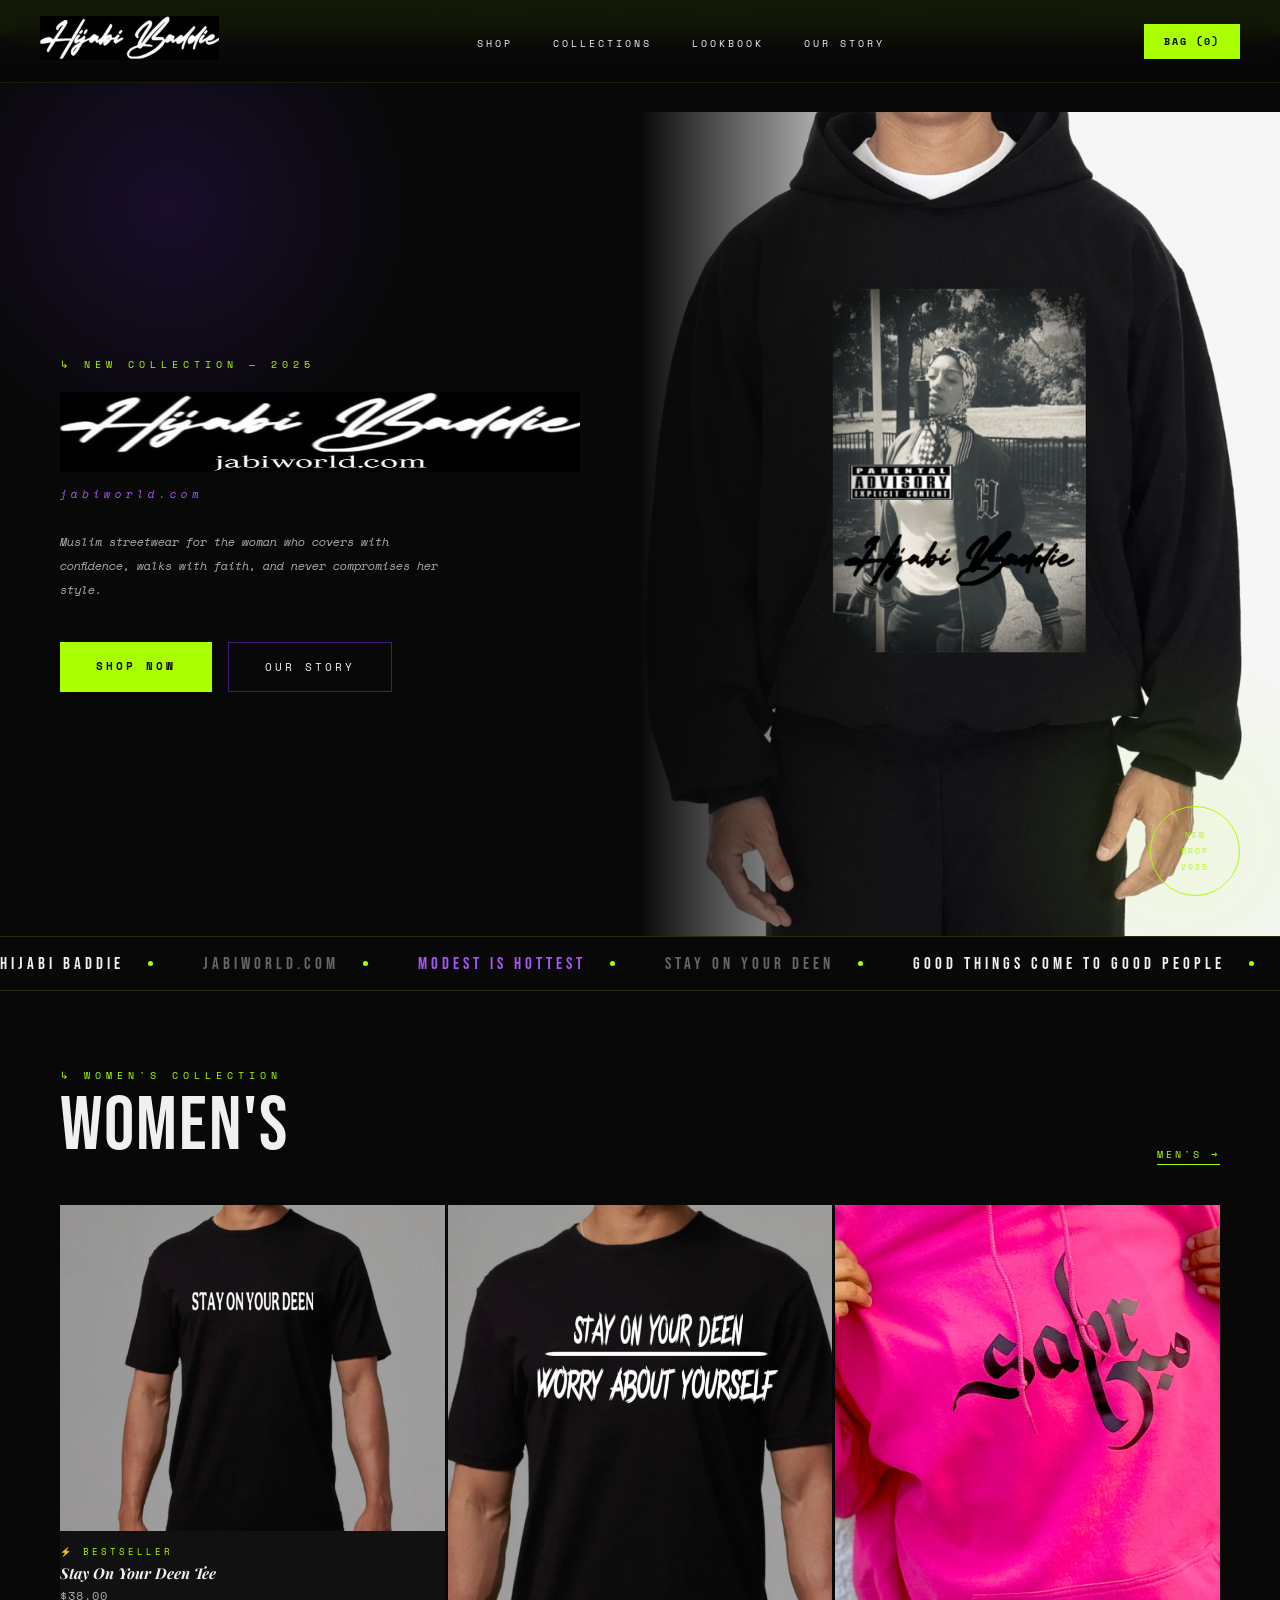
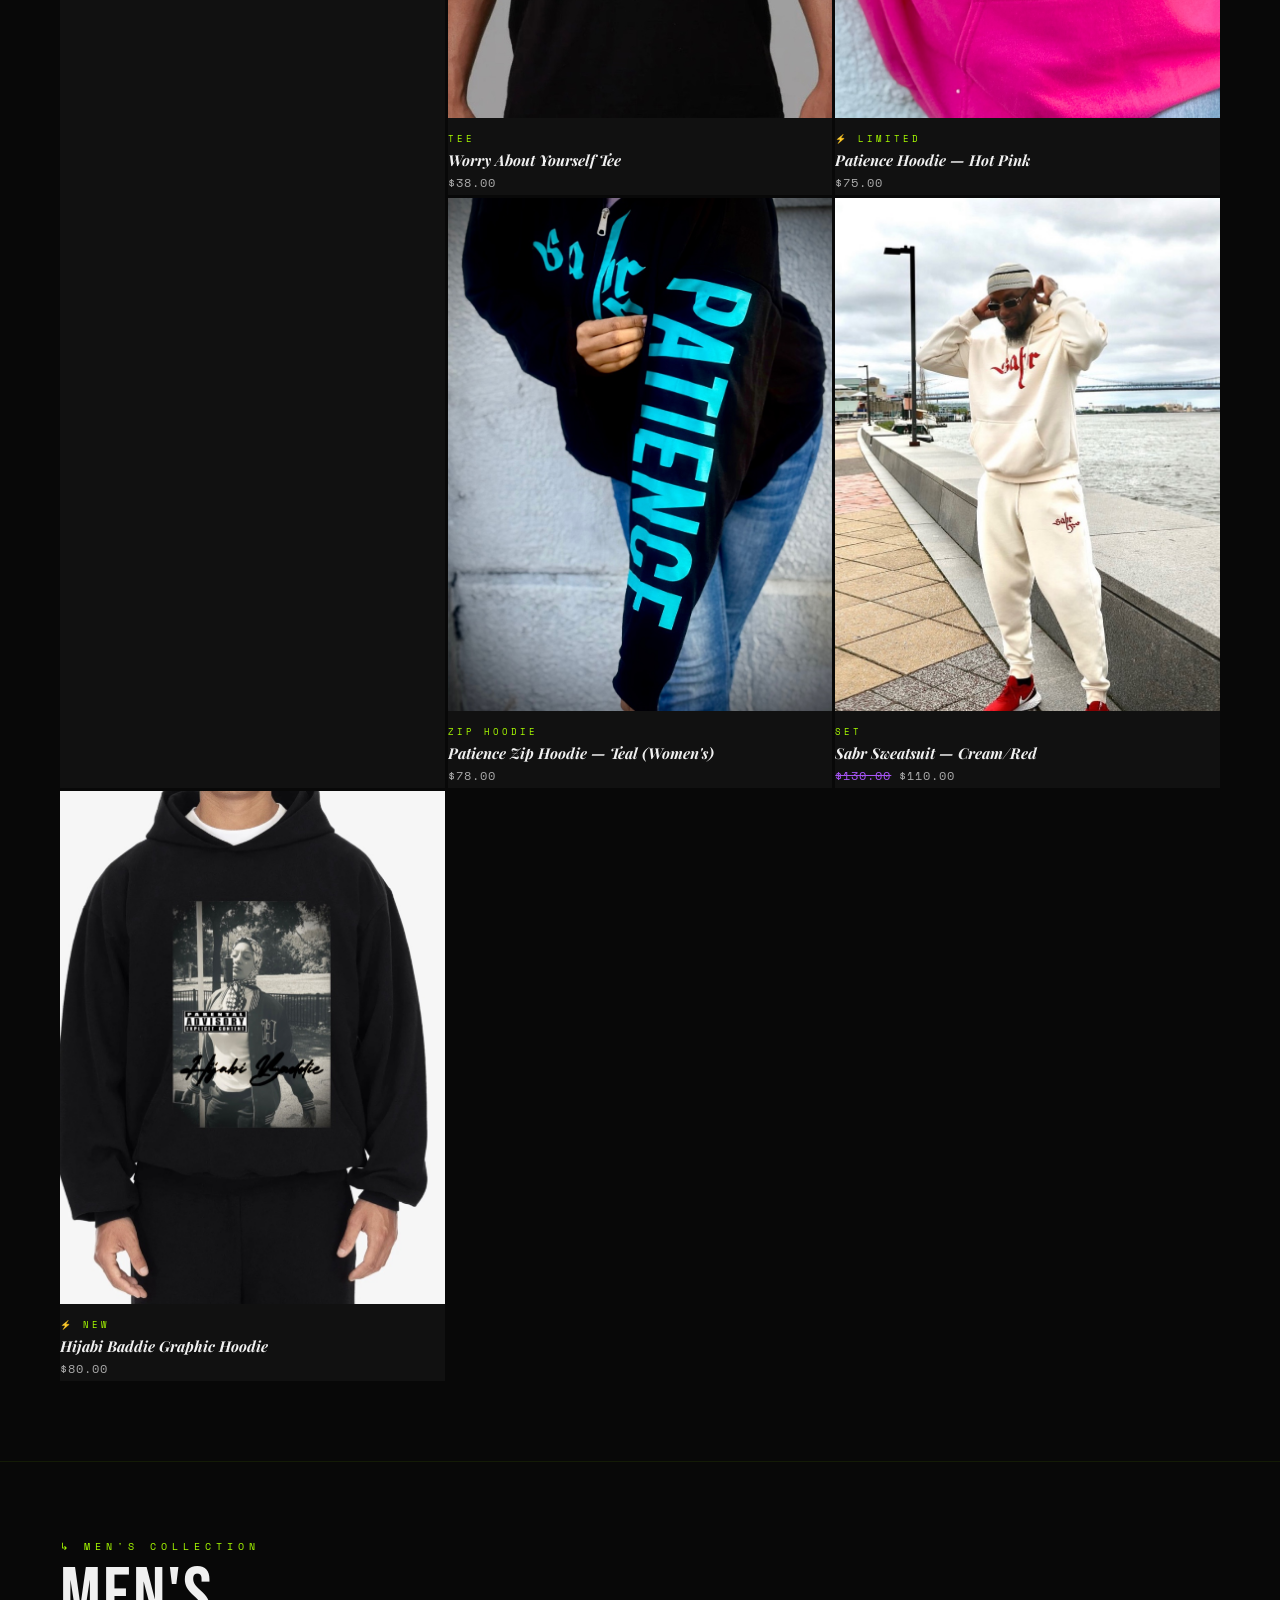
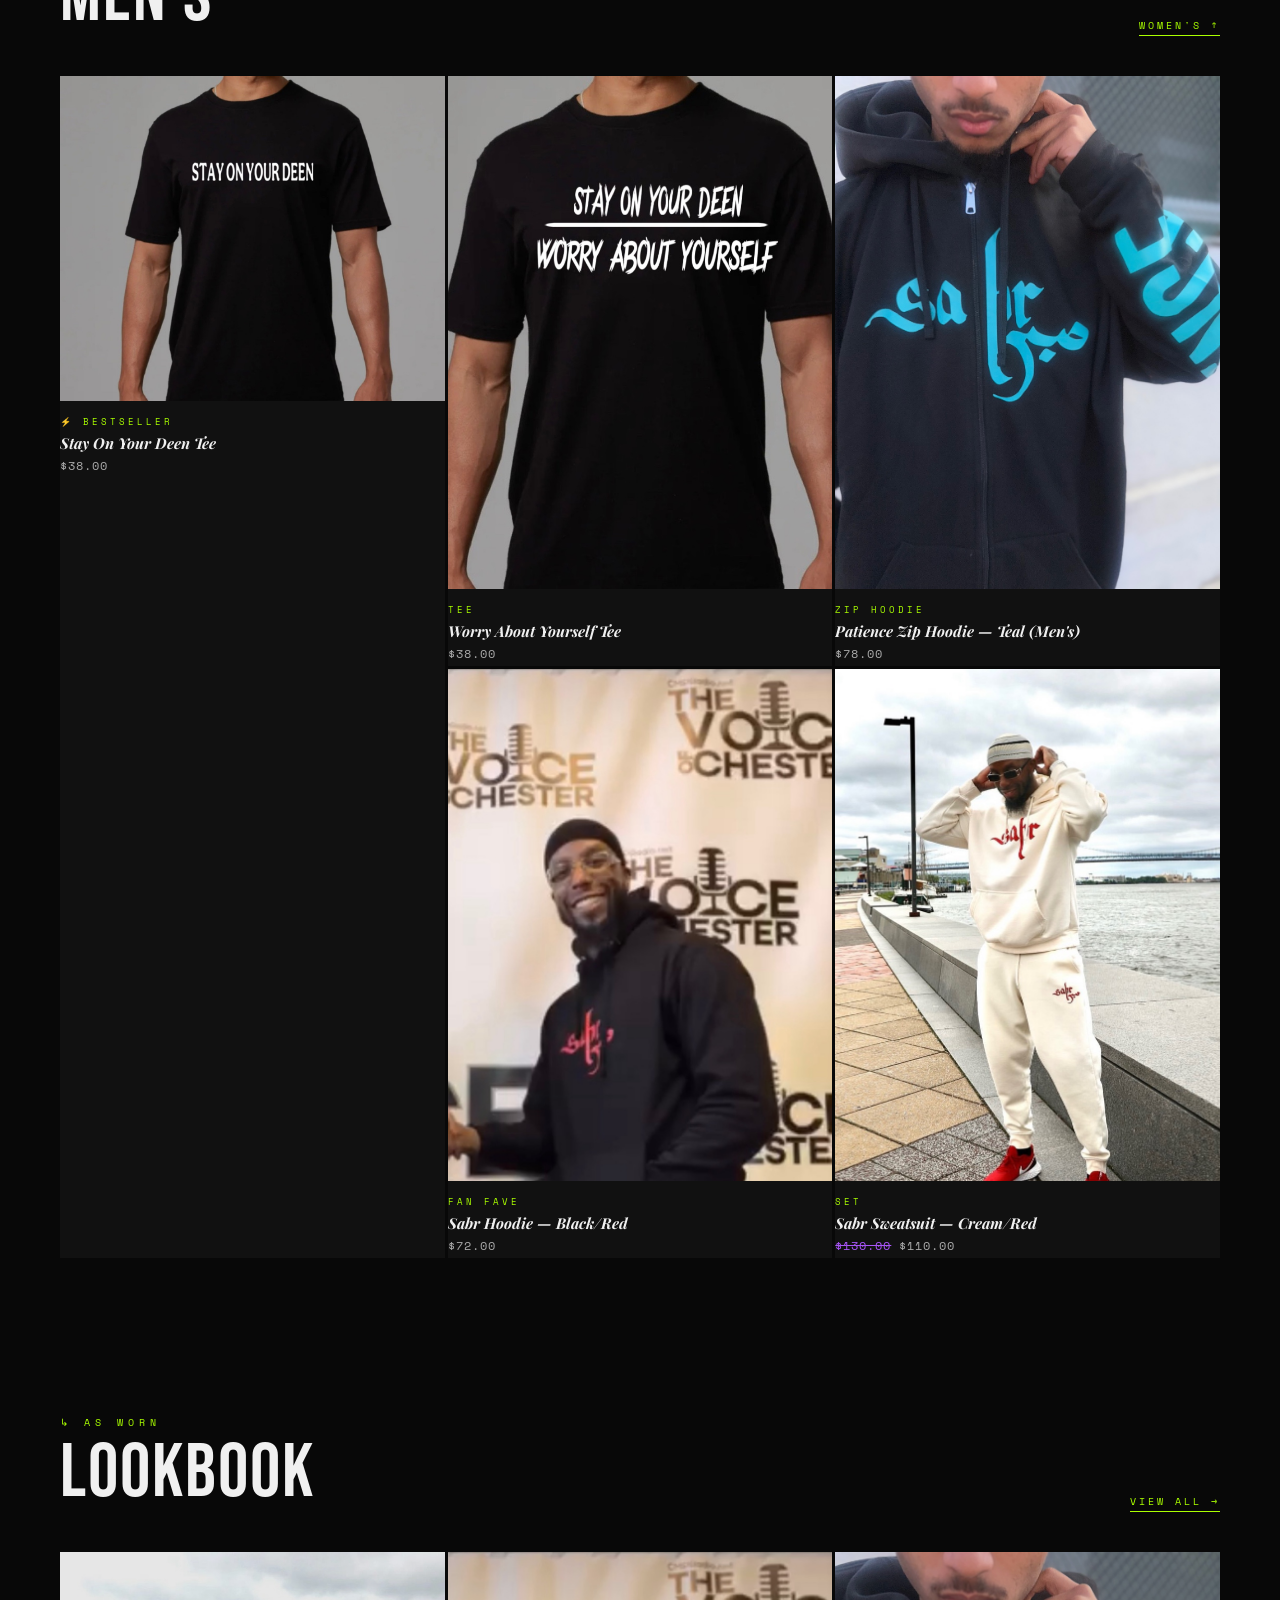
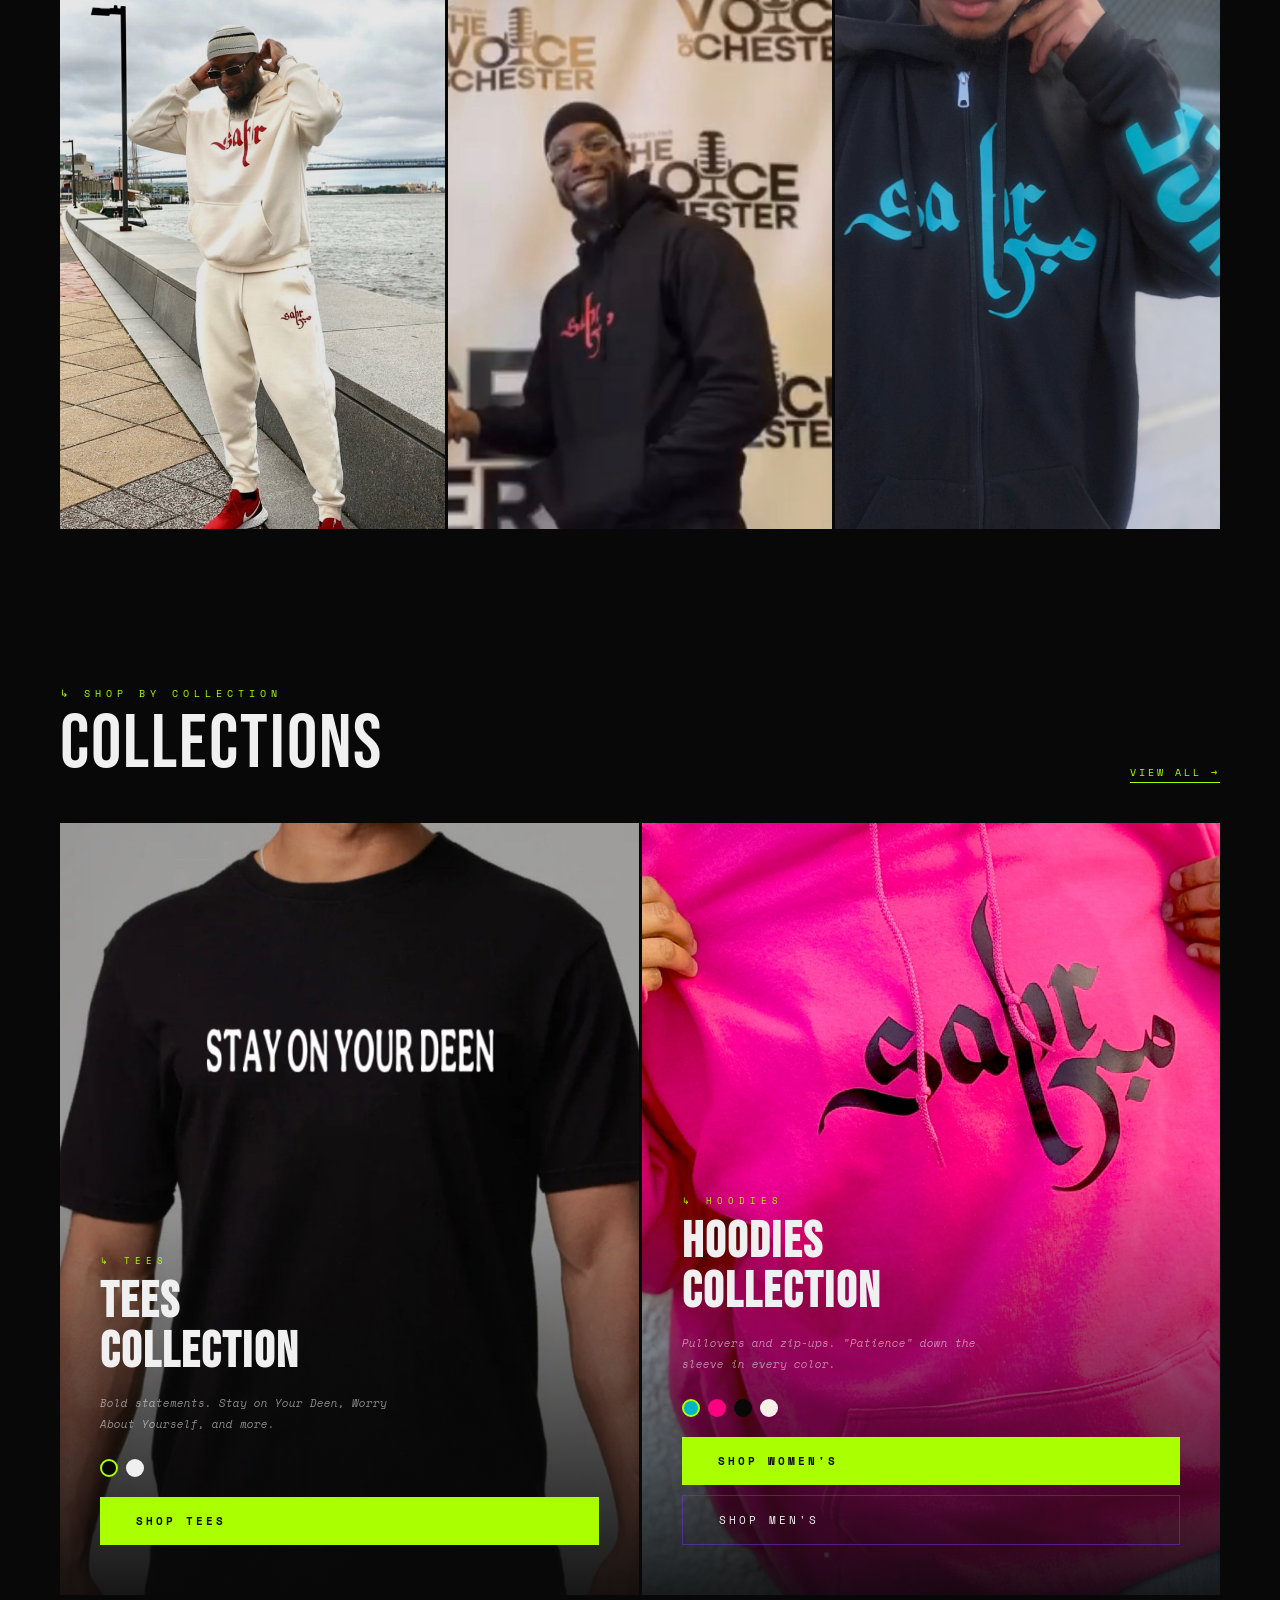
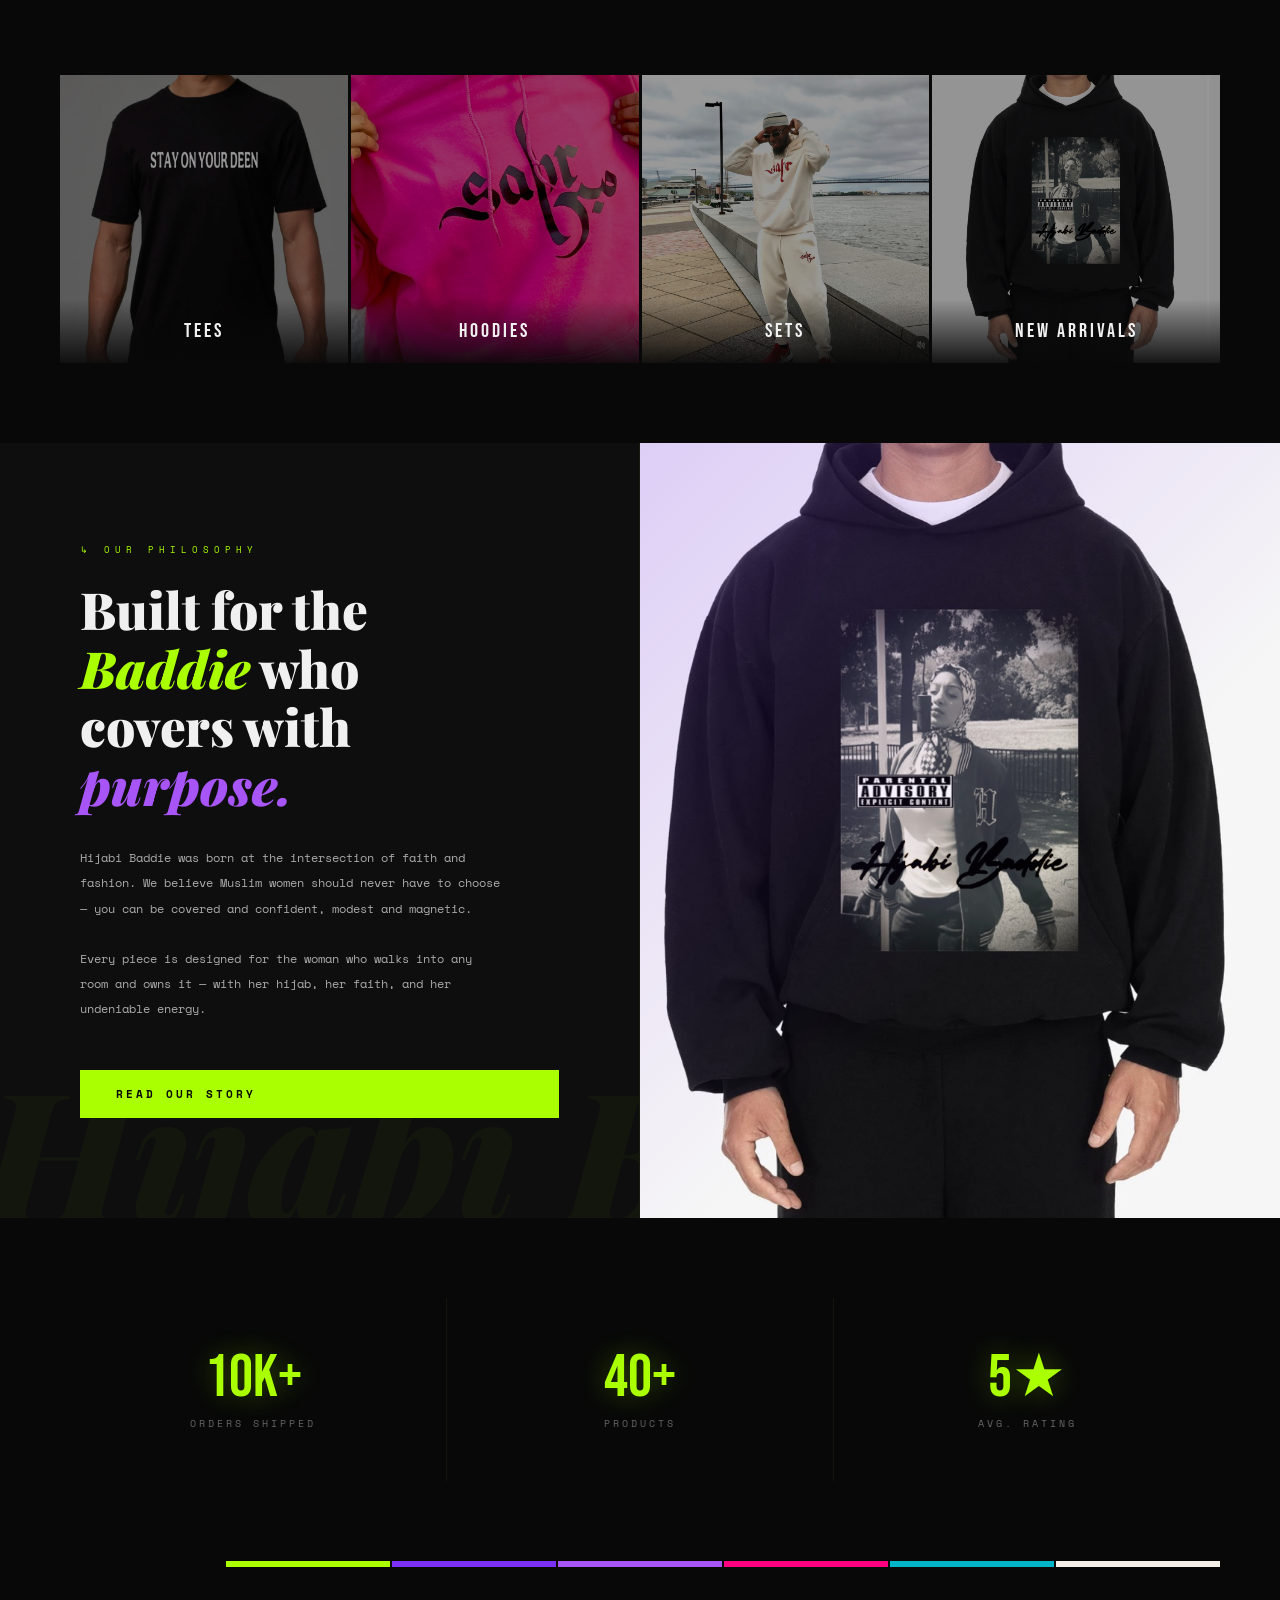
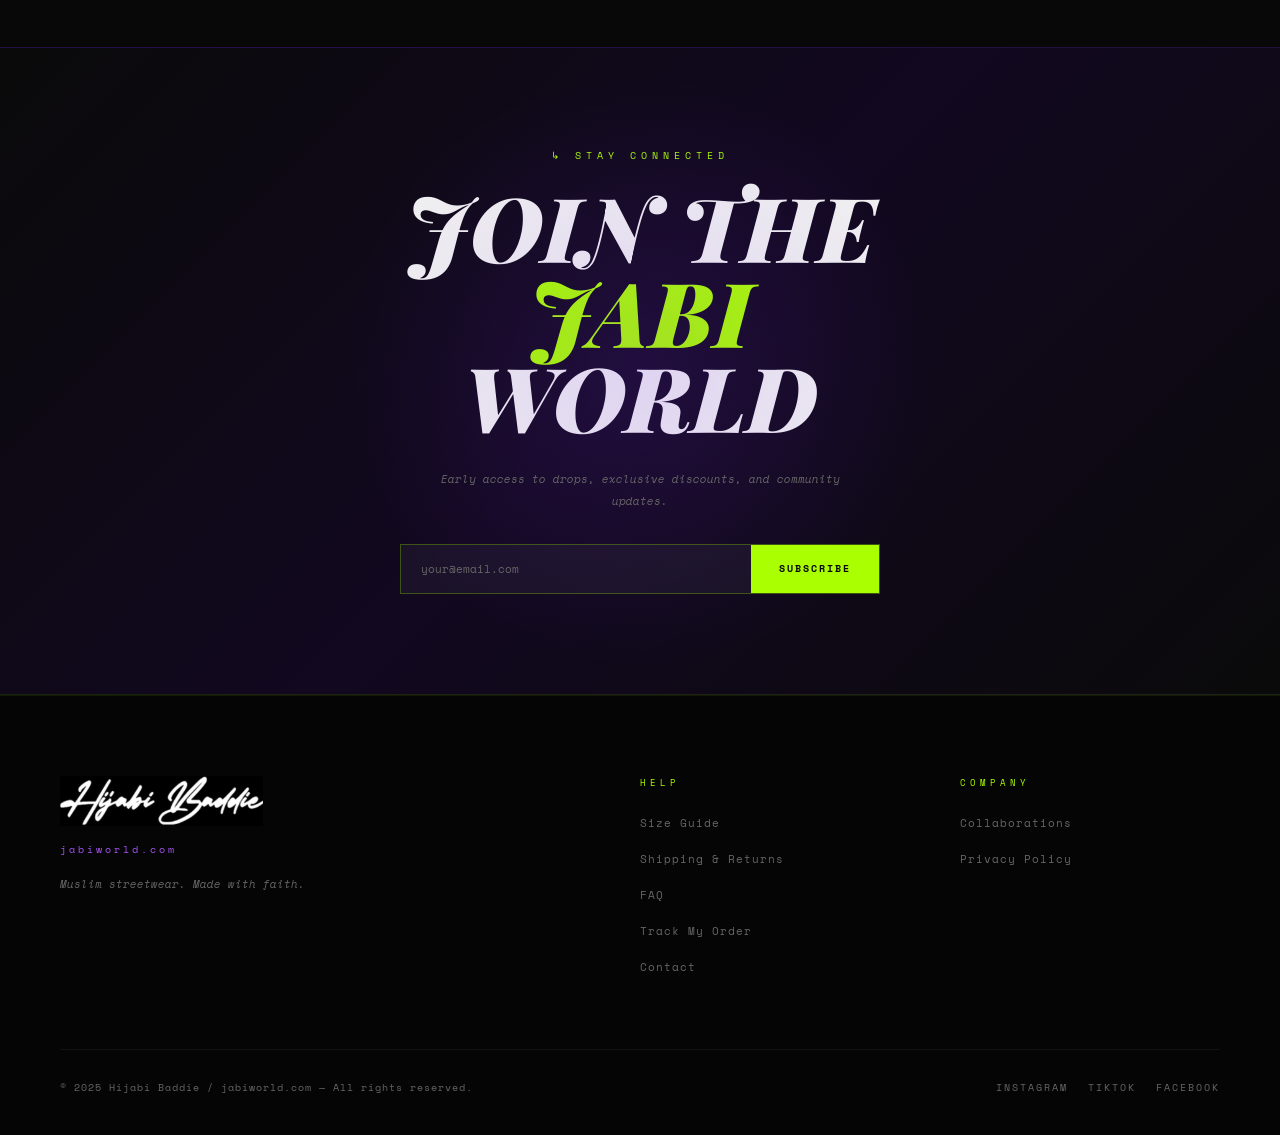
==== commit e2256bb2: "Add files via upload" ====
--- a/index.html
+++ b/index.html
@@ -230,7 +230,7 @@
 <nav>
   <a href="index.html"><img class="nav-logo-img" src="images/img_logo_hijabi2.jpeg" alt="Hijabi Baddie"/></a>
   <ul class="nav-links">
-    <li><a href="#shop">Shop</a></li>
+    <li><a href="#shop-womens">Shop</a></li>
     <li><a href="#collections">Collections</a></li>
     <li><a href="#lookbook">Lookbook</a></li>
     <li><a href="#about">Our Story</a></li>
@@ -287,20 +287,33 @@
   </div>
 </div>
 
-<!-- ===== SHOP THE DROP =====
-  Product grid is built dynamically from products.json by the script at the bottom.
-  To add a new product: edit products.json only. No HTML changes needed here.
+<!-- ===== WOMEN'S =====
+  Populated from products.json where gender = "womens" or "all"
 -->
-<section id="shop">
+<section id="shop-womens">
   <div class="section-header">
-    <div class="section-title"><span class="sub">↳ Featured Products</span>SHOP<br>THE DROP</div>
-    <a href="#collections" class="section-link">View All →</a>
-  </div>
-  <div class="product-grid" id="product-grid">
-    <!-- Skeletons while products.json loads -->
+    <div class="section-title"><span class="sub">↳ Women's Collection</span>WOMEN'S</div>
+    <a href="#shop-mens" class="section-link">Men's →</a>
+  </div>
+  <div class="product-grid" id="grid-womens">
     <div class="skeleton" style="grid-row:span 2;min-height:500px;"></div>
     <div class="skeleton" style="aspect-ratio:3/4;"></div>
     <div class="skeleton" style="aspect-ratio:3/4;"></div>
+    <div class="skeleton" style="aspect-ratio:3/4;"></div>
+    <div class="skeleton" style="aspect-ratio:3/4;"></div>
+  </div>
+</section>
+
+<!-- ===== MEN'S =====
+  Populated from products.json where gender = "mens" or "all"
+-->
+<section id="shop-mens" style="border-top:1px solid rgba(170,255,0,0.08);">
+  <div class="section-header">
+    <div class="section-title"><span class="sub">↳ Men's Collection</span>MEN'S</div>
+    <a href="#shop-womens" class="section-link">Women's ↑</a>
+  </div>
+  <div class="product-grid" id="grid-mens">
+    <div class="skeleton" style="grid-row:span 2;min-height:500px;"></div>
     <div class="skeleton" style="aspect-ratio:3/4;"></div>
     <div class="skeleton" style="aspect-ratio:3/4;"></div>
   </div>
@@ -336,7 +349,7 @@
         <div class="product-name">Sabr Hoodie — Black/Red</div>
         <div class="product-price">$72.00</div>
         <button class="quick-add snipcart-add-item"
-          data-item-id="sabr-hoodie-black-red"
+          data-item-id="sabr-hoodie-black-red-mens"
           data-item-price="72"
           data-item-name="Sabr Hoodie — Black/Red"
           data-item-description="The OG. Black hoodie with red Sabr script."
@@ -352,7 +365,7 @@
         <div class="product-name">Patience Zip — Teal</div>
         <div class="product-price">$78.00</div>
         <button class="quick-add snipcart-add-item"
-          data-item-id="patience-zip-hoodie-teal"
+          data-item-id="patience-zip-hoodie-teal-mens"
           data-item-price="78"
           data-item-name="Patience Zip Hoodie — Teal"
           data-item-description="Black zip hoodie with teal Sabr calligraphy."
@@ -381,7 +394,7 @@
           <div class="swatch active" style="background:#080808;"></div>
           <div class="swatch" style="background:#f0f0f0;border:1px solid rgba(255,255,255,0.2)"></div>
         </div>
-        <a href="#shop" class="btn-primary">Shop Tees</a>
+        <a href="#shop-womens" class="btn-primary">Shop Tees</a>
       </div>
     </div>
     <div class="featured-panel">
@@ -396,7 +409,8 @@
           <div class="swatch" style="background:#080808;"></div>
           <div class="swatch" style="background:#f5f0e8;border:1px solid rgba(255,255,255,0.15)"></div>
         </div>
-        <a href="#shop" class="btn-primary">Shop Hoodies</a>
+        <a href="#shop-womens" class="btn-primary">Shop Women's</a>
+        <a href="#shop-mens" class="btn-outline" style="margin-top:10px;">Shop Men's</a>
       </div>
     </div>
   </div>
@@ -540,77 +554,102 @@
   });
 </script>
 
-<!-- ===== DYNAMIC PRODUCT GRID =====
-  Reads products.json and builds the Shop the Drop grid.
-  Each card:
-    - Links to product.html?id=<id> for the full detail page
-    - Has a Snipcart .snipcart-add-item button with all required data attributes
-    - Front/back hover swap if the product has imageBack set
+<!-- ===== DYNAMIC PRODUCT GRIDS =====
+  Reads products.json and builds separate Women's and Men's grids.
+
+  Gender filtering:
+    gender: "womens" → Women's section only
+    gender: "mens"   → Men's section only
+    gender: "all"    → appears in BOTH sections
+
+  The first product in each section with featuredSize:"large" gets the tall hero card.
 
   TO ADD A NEW PRODUCT: edit products.json only. No code changes needed here.
 -->
 <script>
-  async function renderGrid() {
-    const grid = document.getElementById('product-grid');
+  /* Build one product card's HTML */
+  function buildCard(p, isLarge) {
+    const price = p.salePrice || p.price;
+    const priceHTML = p.salePrice
+      ? `<span class="sale">$${Number(p.price).toFixed(2)}</span>$${Number(p.salePrice).toFixed(2)}`
+      : `$${Number(p.price).toFixed(2)}`;
+
+    const imgBlock = p.imageBack
+      ? `<div class="img-spacer"></div>
+         <img class="img-front" src="images/${p.imageFront}" alt="${p.name}" loading="lazy"/>
+         <img class="img-back"  src="images/${p.imageBack}"  alt="${p.name}" loading="lazy"/>`
+      : `<img class="product-img" src="images/${p.imageFront}" alt="${p.name}" loading="lazy"
+              ${isLarge ? 'style="height:100%;object-fit:cover;object-position:center top;"' : ''}/>`;
+
+    const sizesHTML = (p.sizes || ['S','M','L','XL'])
+      .map((s, i) => `<button class="size-btn${i===0?' active':''}">${s}</button>`)
+      .join('');
+
+    return `
+      <div class="product-card${isLarge ? ' large' : ''}">
+        <a href="product.html?id=${p.id}" style="display:block;${p.imageBack ? 'position:relative;' : ''}">
+          ${imgBlock}
+        </a>
+        <div class="product-overlay">
+          <div class="product-tag">${p.tag || ''}</div>
+          <div class="product-name">${p.name}</div>
+          <div class="product-price">${priceHTML}</div>
+          <div class="sizes">${sizesHTML}</div>
+          <button class="quick-add snipcart-add-item"
+            data-item-id="${p.id}"
+            data-item-price="${price}"
+            data-item-name="${p.name}"
+            data-item-description="${(p.description||'').replace(/"/g,"'")}"
+            data-item-image="images/${p.imageFront}"
+            data-item-url="/products.json">Add to Bag</button>
+        </div>
+        <div class="product-info">
+          <div class="product-tag">${p.tag || p.category}</div>
+          <div class="product-name">
+            <a href="product.html?id=${p.id}">${p.name}</a>
+          </div>
+          <div class="product-price">${priceHTML}</div>
+        </div>
+      </div>`;
+  }
+
+  /* Render a filtered list of products into a grid element */
+  function renderSection(gridEl, products) {
+    if (!products.length) {
+      gridEl.innerHTML = '<p style="color:#666;padding:40px;grid-column:1/-1;font-size:11px;letter-spacing:2px;">No products in this section yet.</p>';
+      return;
+    }
+    // Only the first product with featuredSize:"large" gets the tall card
+    let usedLarge = false;
+    gridEl.innerHTML = products.map(p => {
+      const isLarge = !usedLarge && p.featuredSize === 'large';
+      if (isLarge) usedLarge = true;
+      return buildCard(p, isLarge);
+    }).join('');
+  }
+
+  async function renderGrids() {
     try {
       const res = await fetch('products.json');
       const raw = await res.json();
-      const products = raw.filter(p => p.id); // skip _comment entries
-
-      grid.innerHTML = products.map(p => {
-        const isLarge = p.featuredSize === 'large';
-        const price = p.salePrice || p.price;
-        const priceHTML = p.salePrice
-          ? `<span class="sale">$${Number(p.price).toFixed(2)}</span>$${Number(p.salePrice).toFixed(2)}`
-          : `$${Number(p.price).toFixed(2)}`;
-
-        // Use front/back swap if product has imageBack, otherwise single image
-        const imgBlock = p.imageBack
-          ? `<div class="img-spacer"></div>
-             <img class="img-front" src="images/${p.imageFront}" alt="${p.name}" loading="lazy"/>
-             <img class="img-back"  src="images/${p.imageBack}"  alt="${p.name}" loading="lazy"/>`
-          : `<img class="product-img" src="images/${p.imageFront}" alt="${p.name}" loading="lazy"
-                  ${isLarge ? 'style="height:100%;object-fit:cover;object-position:center top;"' : ''}/>`;
-
-        const sizesHTML = (p.sizes || ['S','M','L','XL'])
-          .map((s, i) => `<button class="size-btn${i===0?' active':''}">${s}</button>`)
-          .join('');
-
-        return `
-          <div class="product-card${isLarge ? ' large' : ''}">
-            <a href="product.html?id=${p.id}" style="display:block;${p.imageBack ? 'position:relative;' : ''}">
-              ${imgBlock}
-            </a>
-            <div class="product-overlay">
-              <div class="product-tag">${p.tag || ''}</div>
-              <div class="product-name">${p.name}</div>
-              <div class="product-price">${priceHTML}</div>
-              <div class="sizes">${sizesHTML}</div>
-              <button class="quick-add snipcart-add-item"
-                data-item-id="${p.id}"
-                data-item-price="${price}"
-                data-item-name="${p.name}"
-                data-item-description="${(p.description||'').replace(/"/g,"'")}"
-                data-item-image="images/${p.imageFront}"
-                data-item-url="/products.json">Add to Bag</button>
-            </div>
-            <div class="product-info">
-              <div class="product-tag">${p.tag || p.category}</div>
-              <div class="product-name">
-                <a href="product.html?id=${p.id}">${p.name}</a>
-              </div>
-              <div class="product-price">${priceHTML}</div>
-            </div>
-          </div>`;
-      }).join('');
+      const all = raw.filter(p => p.id);
+
+      const womens = all.filter(p => p.gender === 'womens' || p.gender === 'all');
+      const mens   = all.filter(p => p.gender === 'mens'   || p.gender === 'all');
+
+      renderSection(document.getElementById('grid-womens'), womens);
+      renderSection(document.getElementById('grid-mens'),   mens);
 
     } catch(err) {
-      grid.innerHTML = '<p style="color:#666;padding:40px;grid-column:1/-1;">Could not load products. Make sure products.json is in the same folder.</p>';
+      ['grid-womens','grid-mens'].forEach(id => {
+        const el = document.getElementById(id);
+        if (el) el.innerHTML = '<p style="color:#666;padding:40px;grid-column:1/-1;">Could not load products. Make sure products.json is in the same folder.</p>';
+      });
       console.error('Product grid error:', err);
     }
   }
 
-  renderGrid();
+  renderGrids();
 </script>
 
 </body>
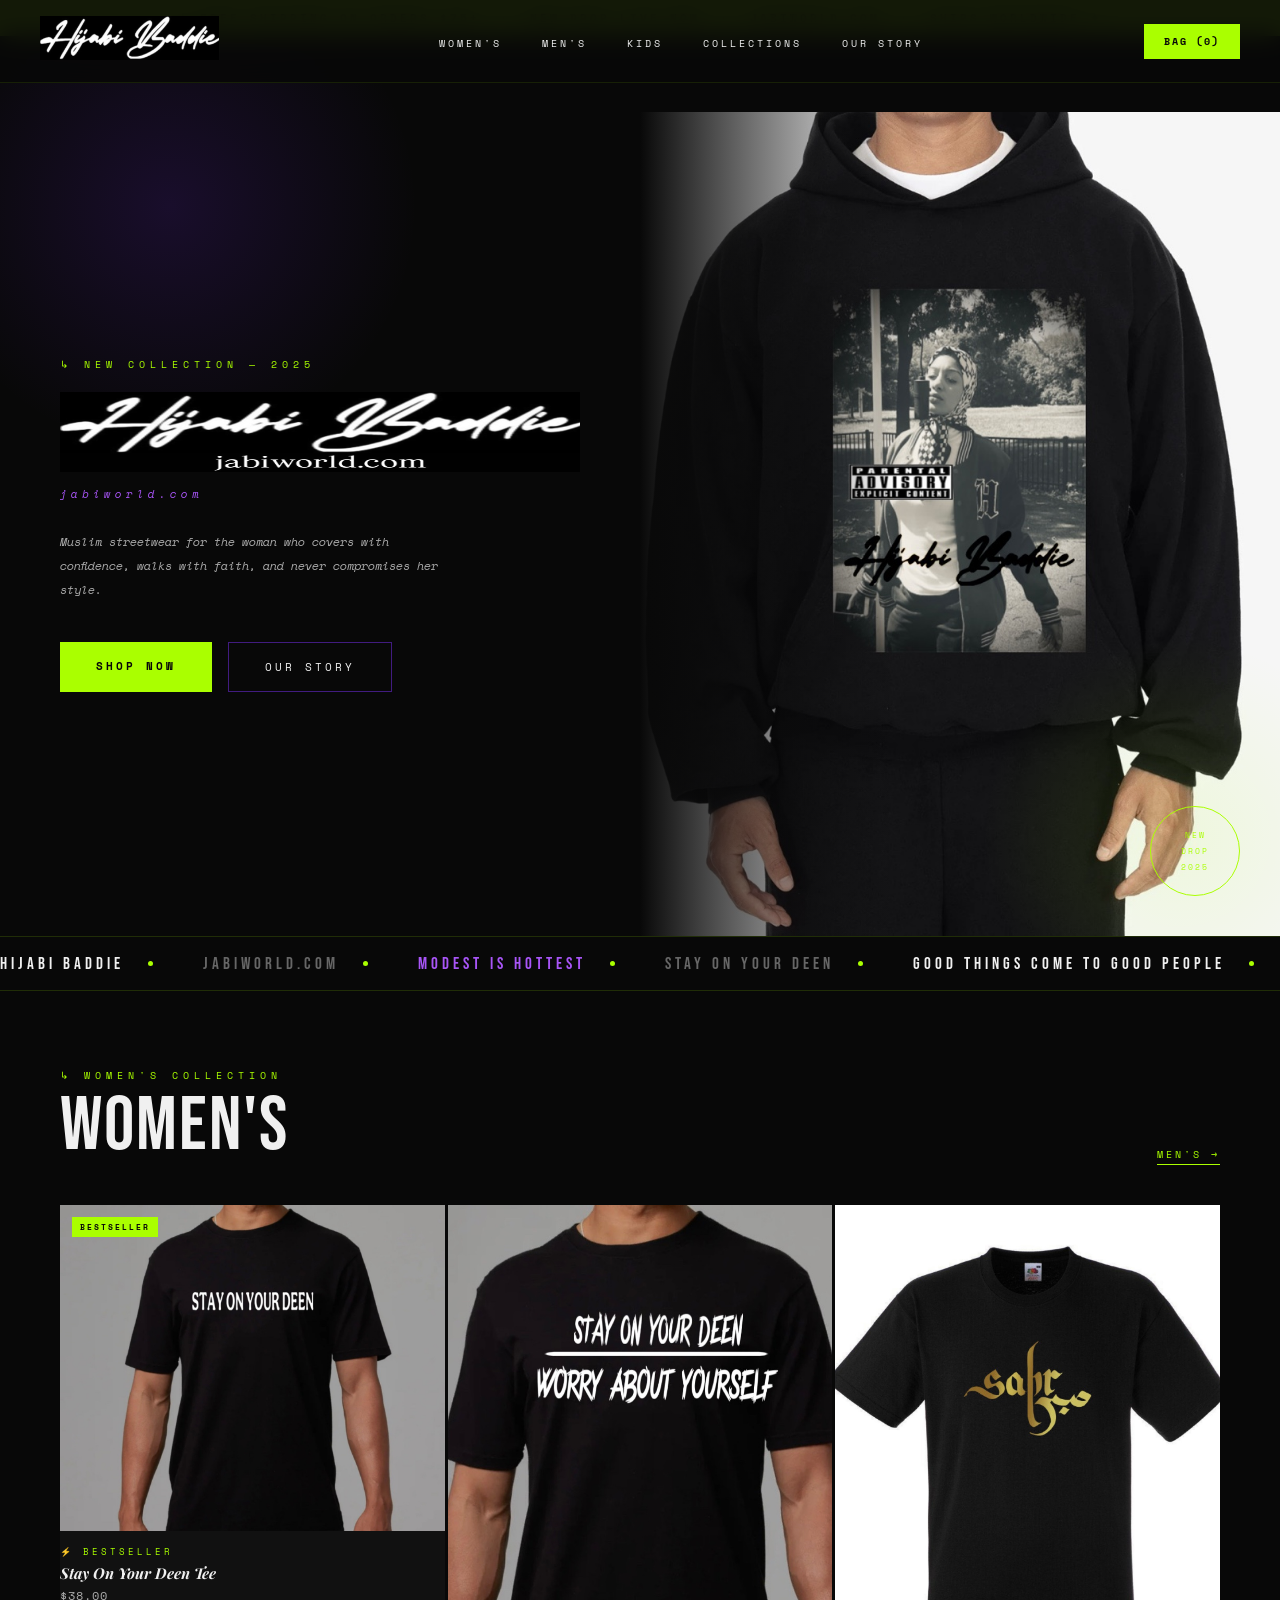
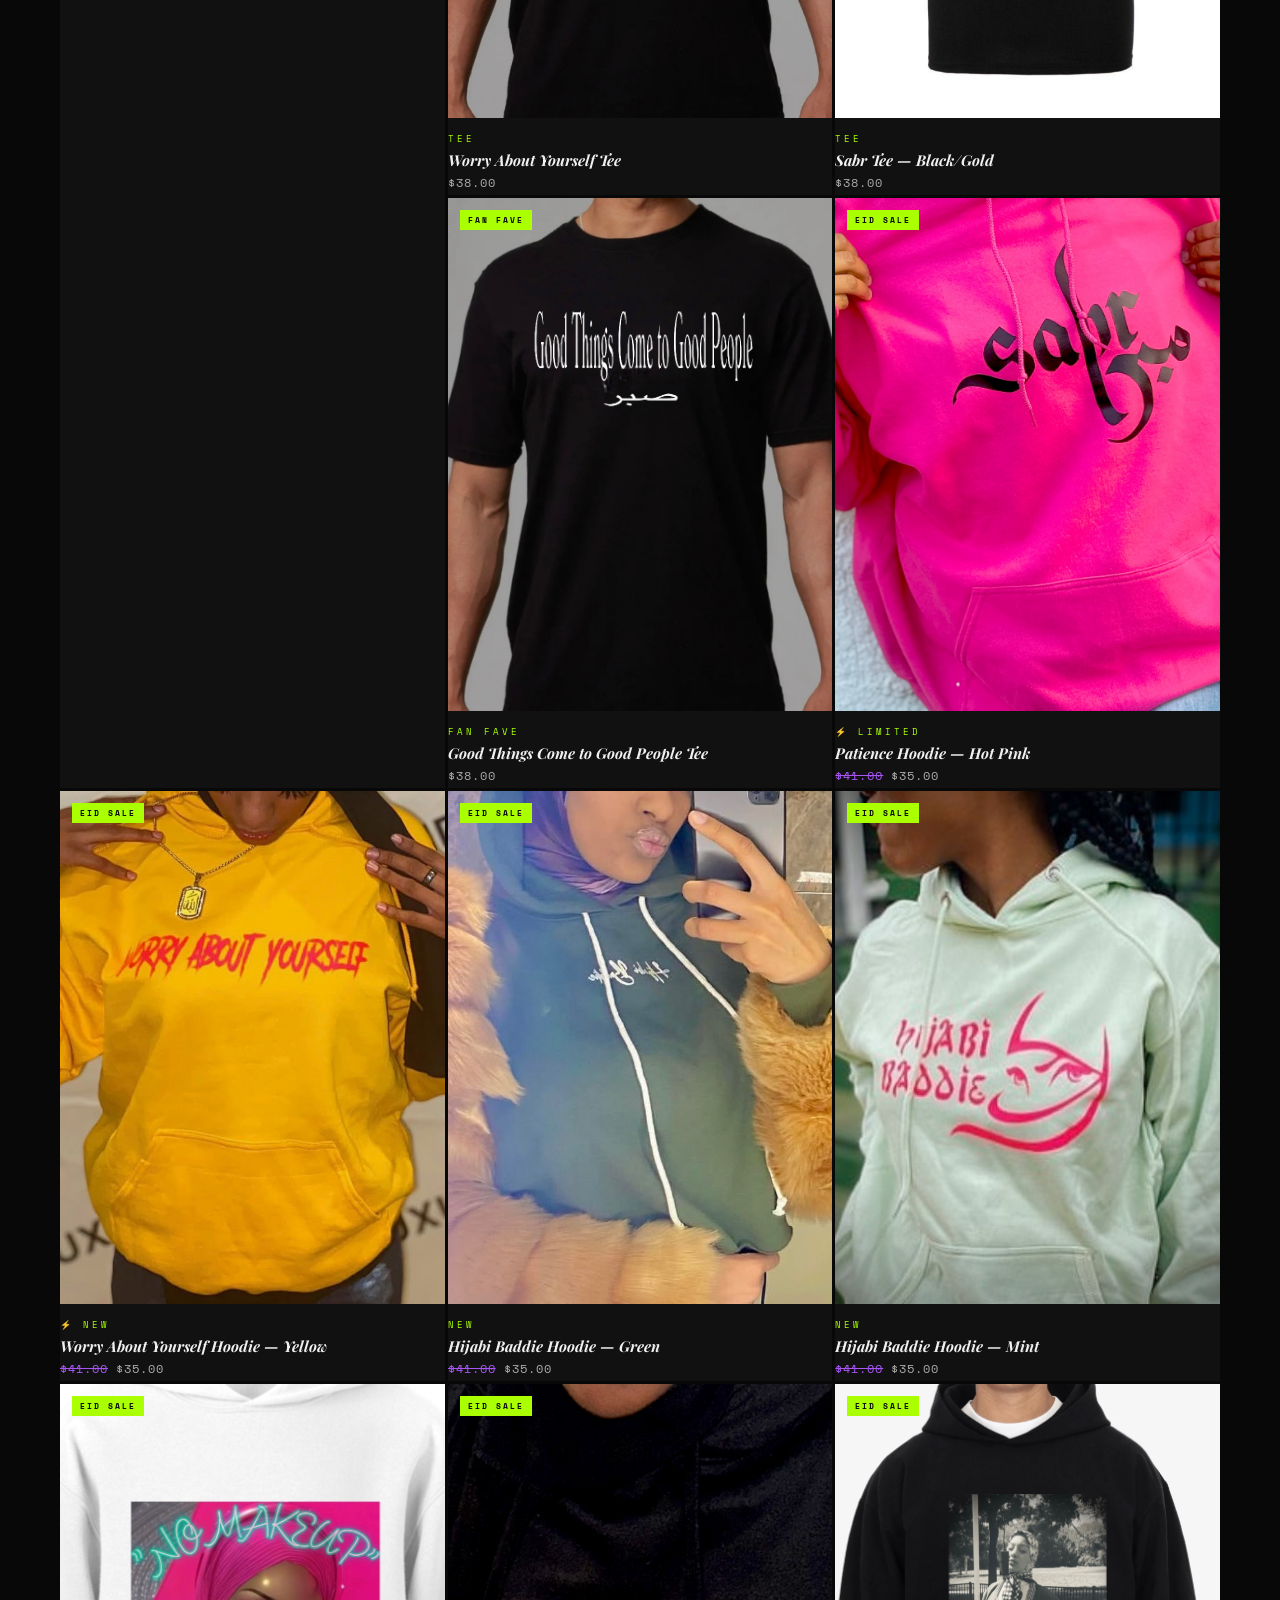
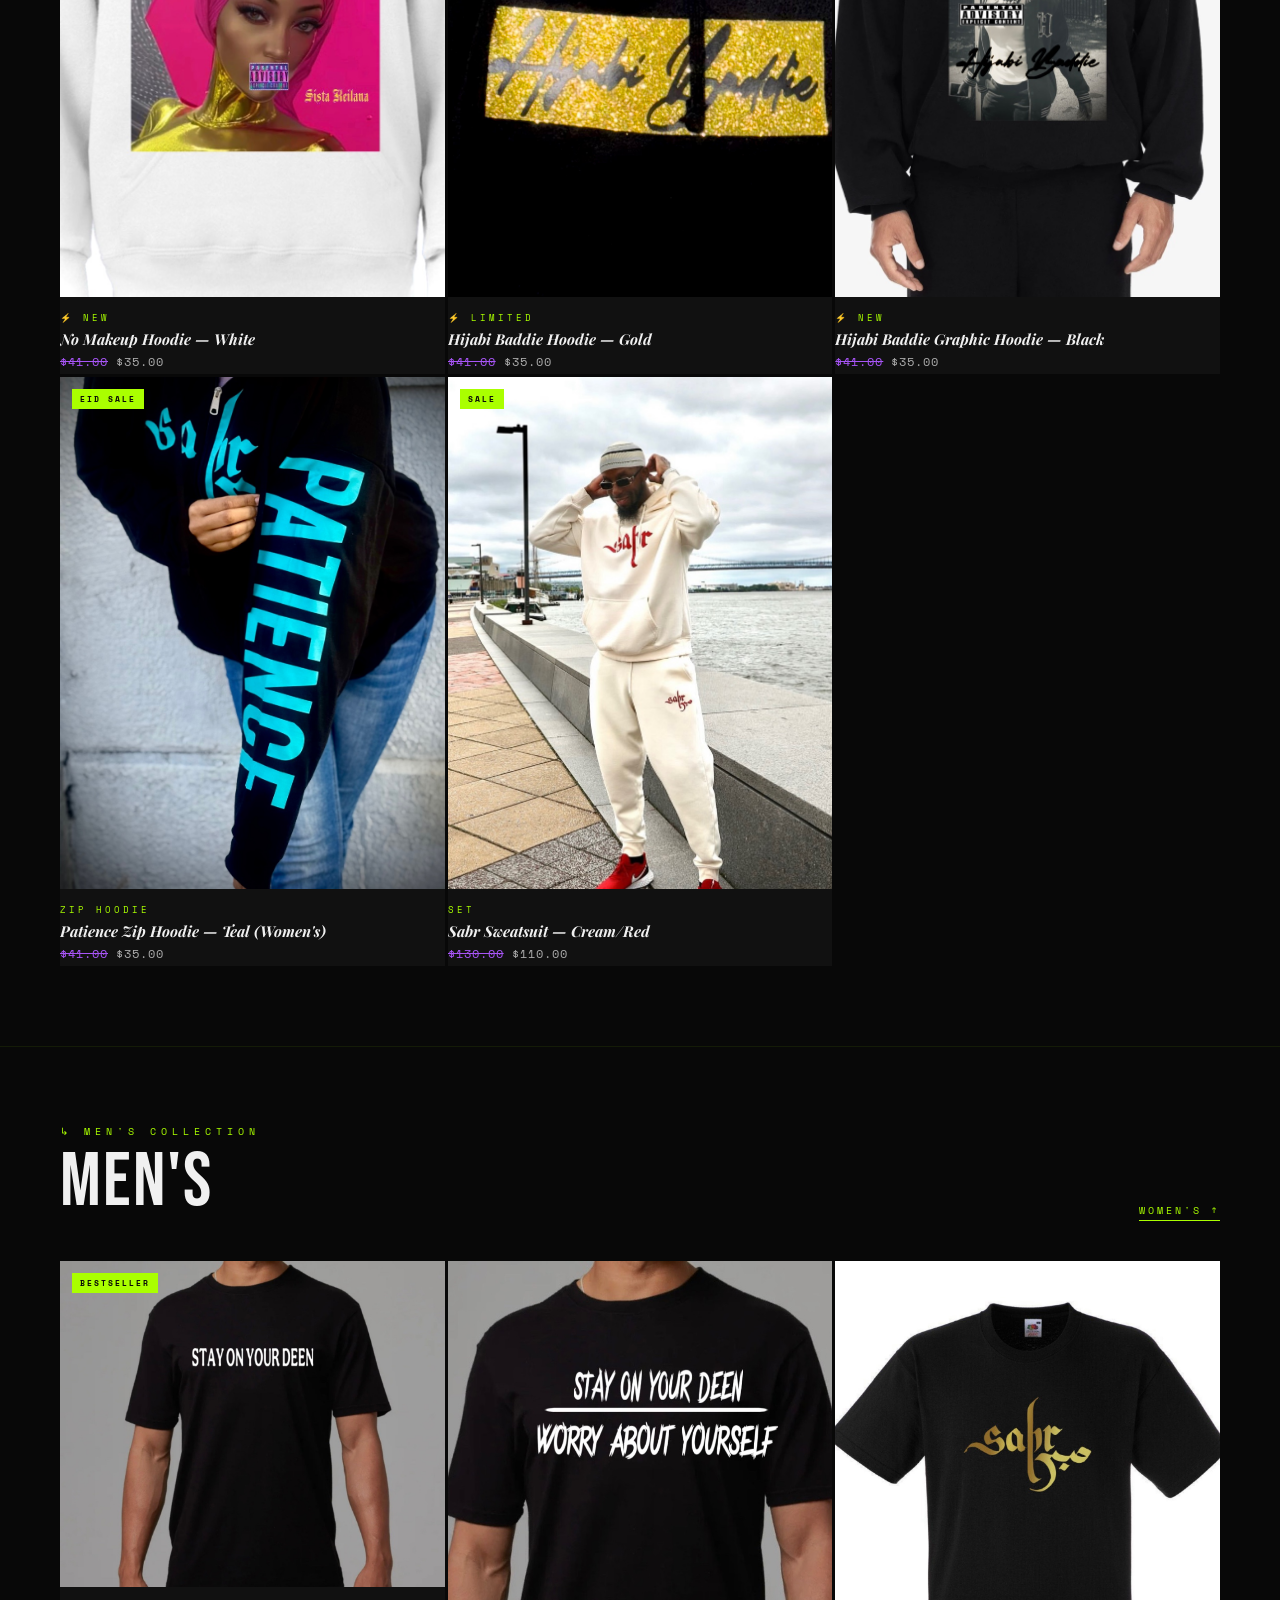
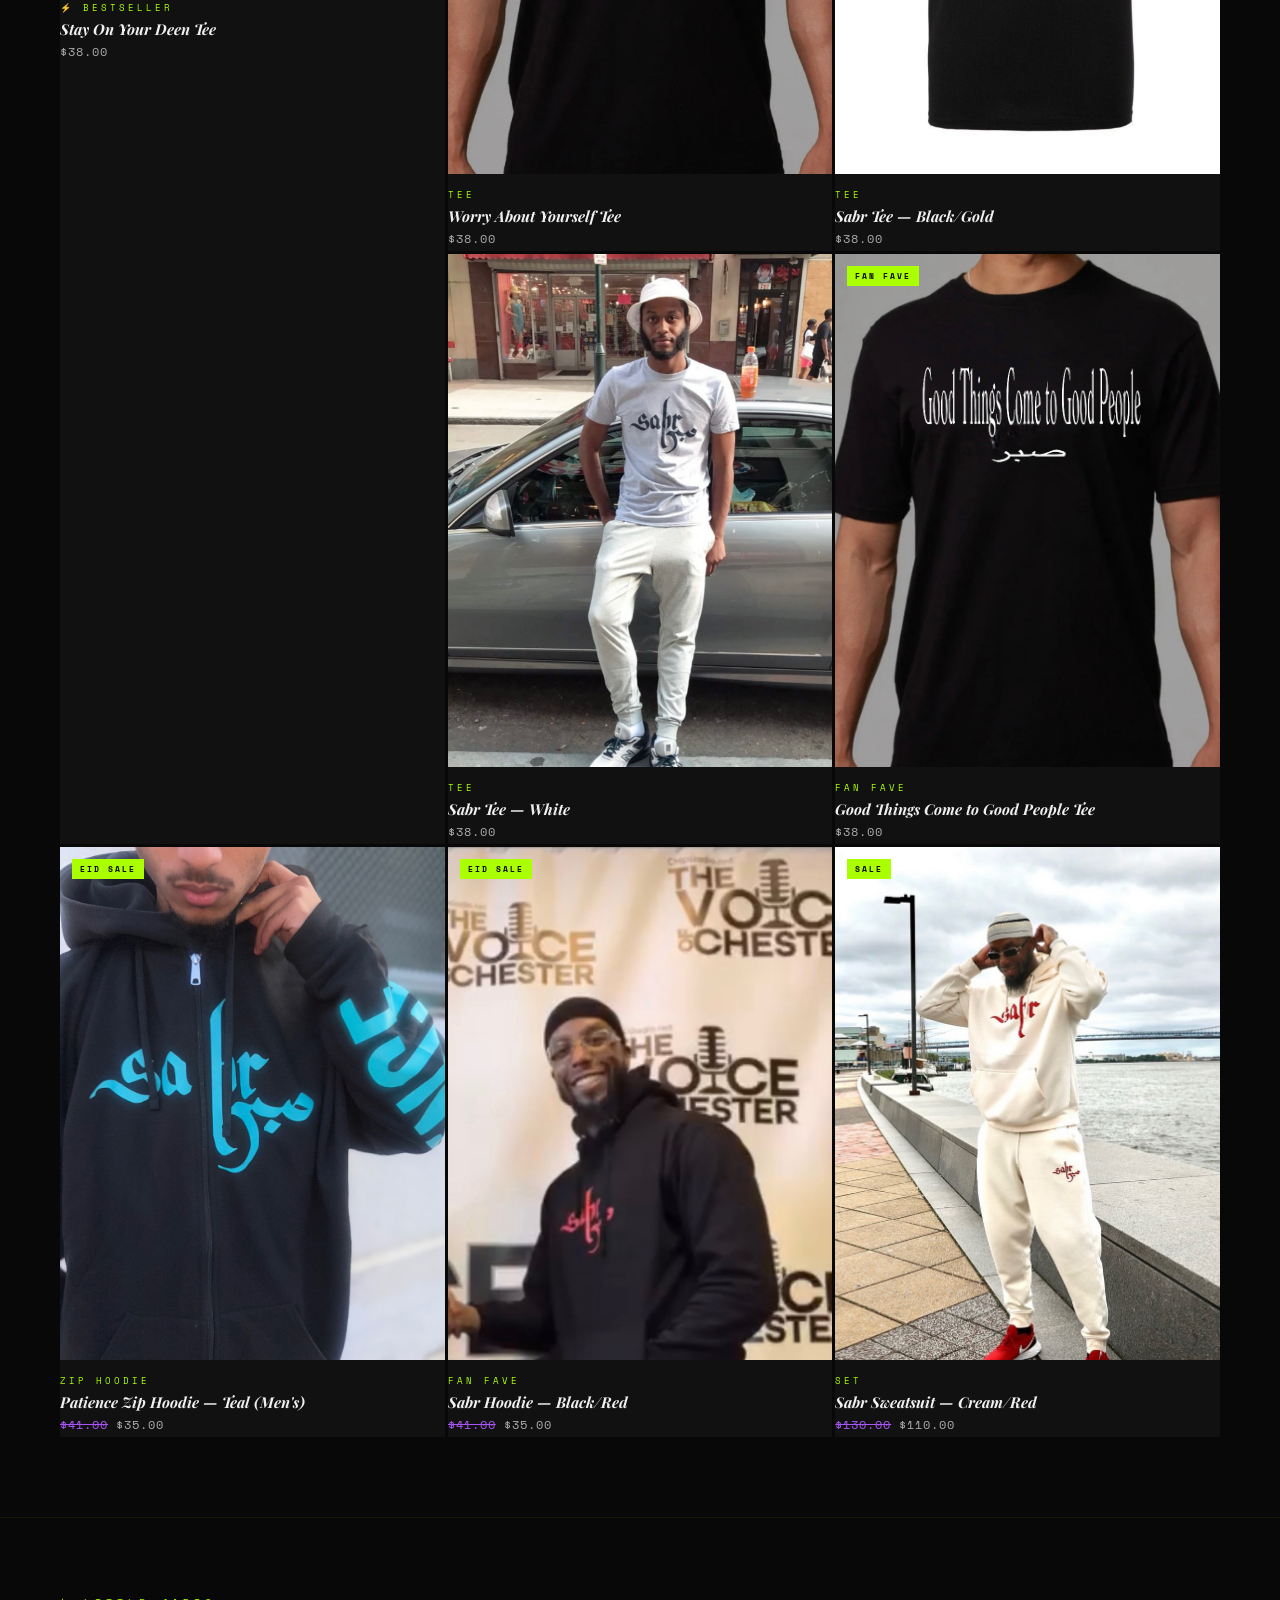
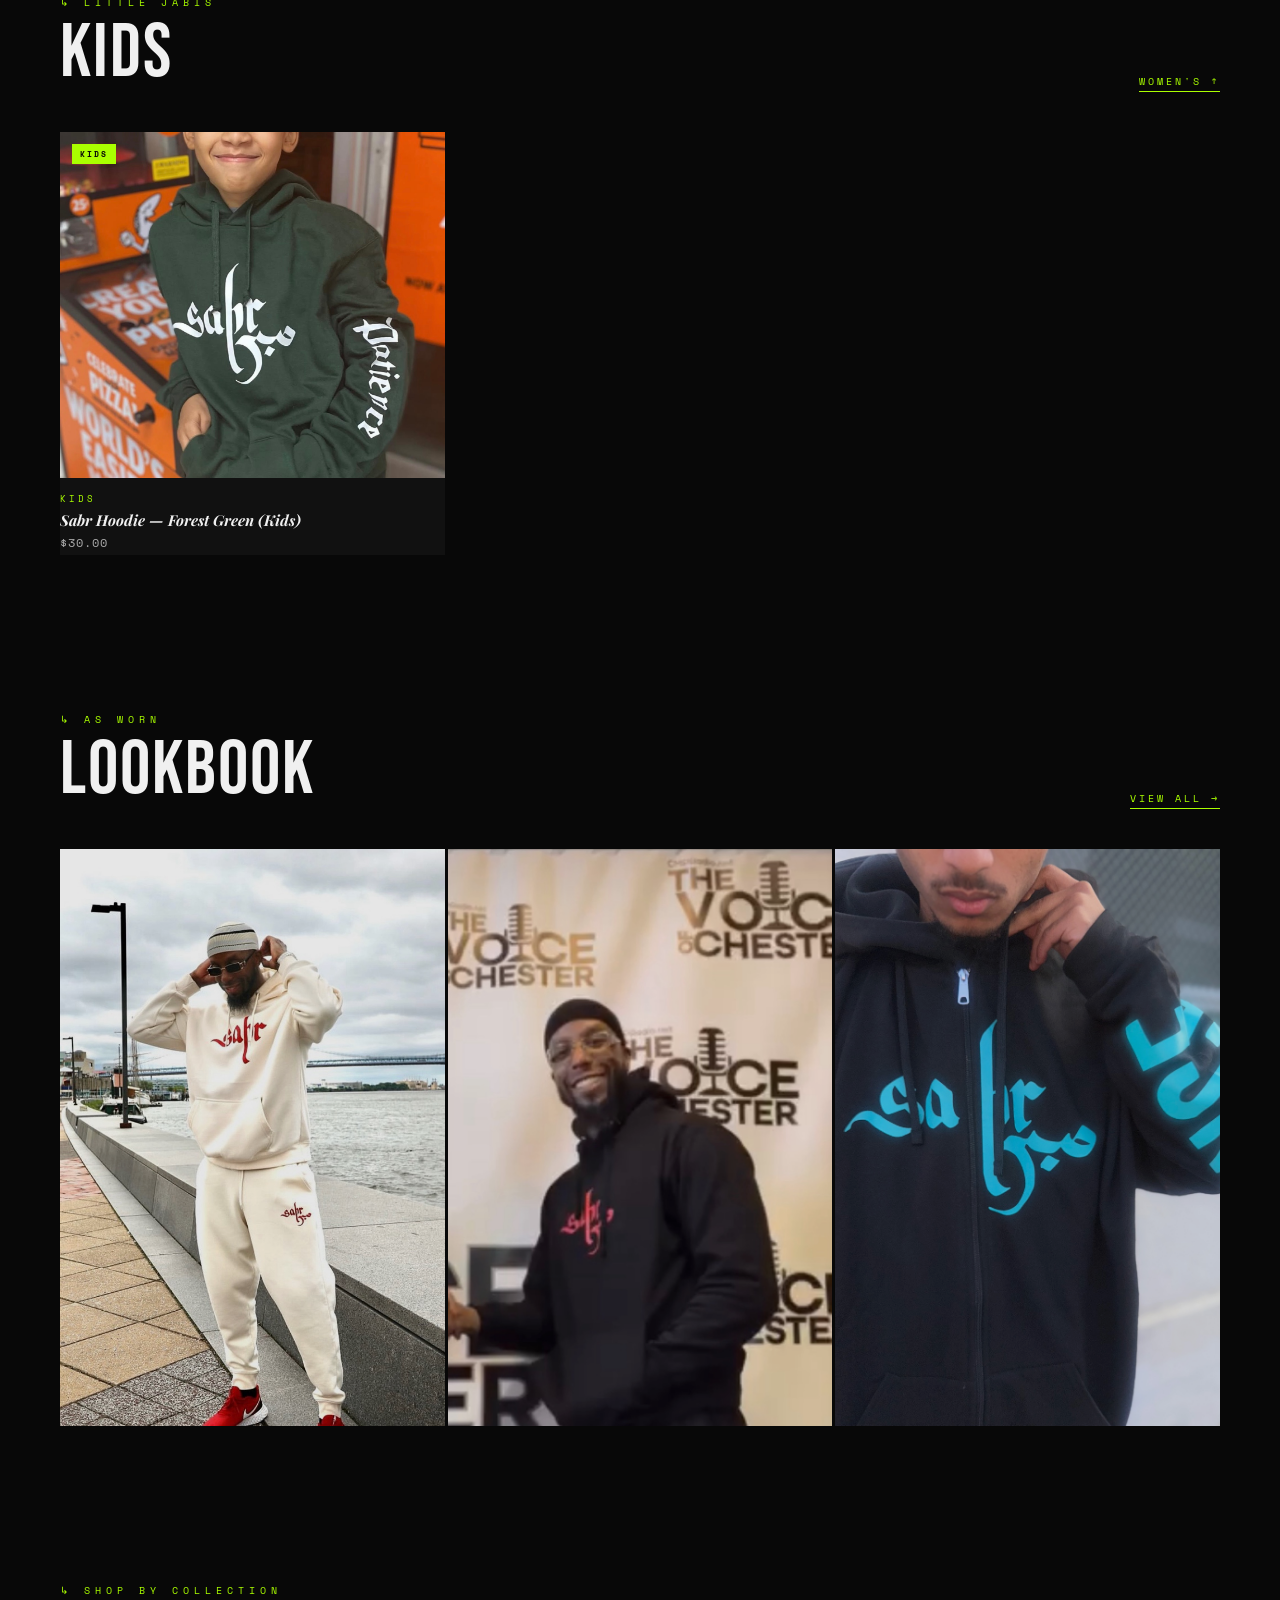
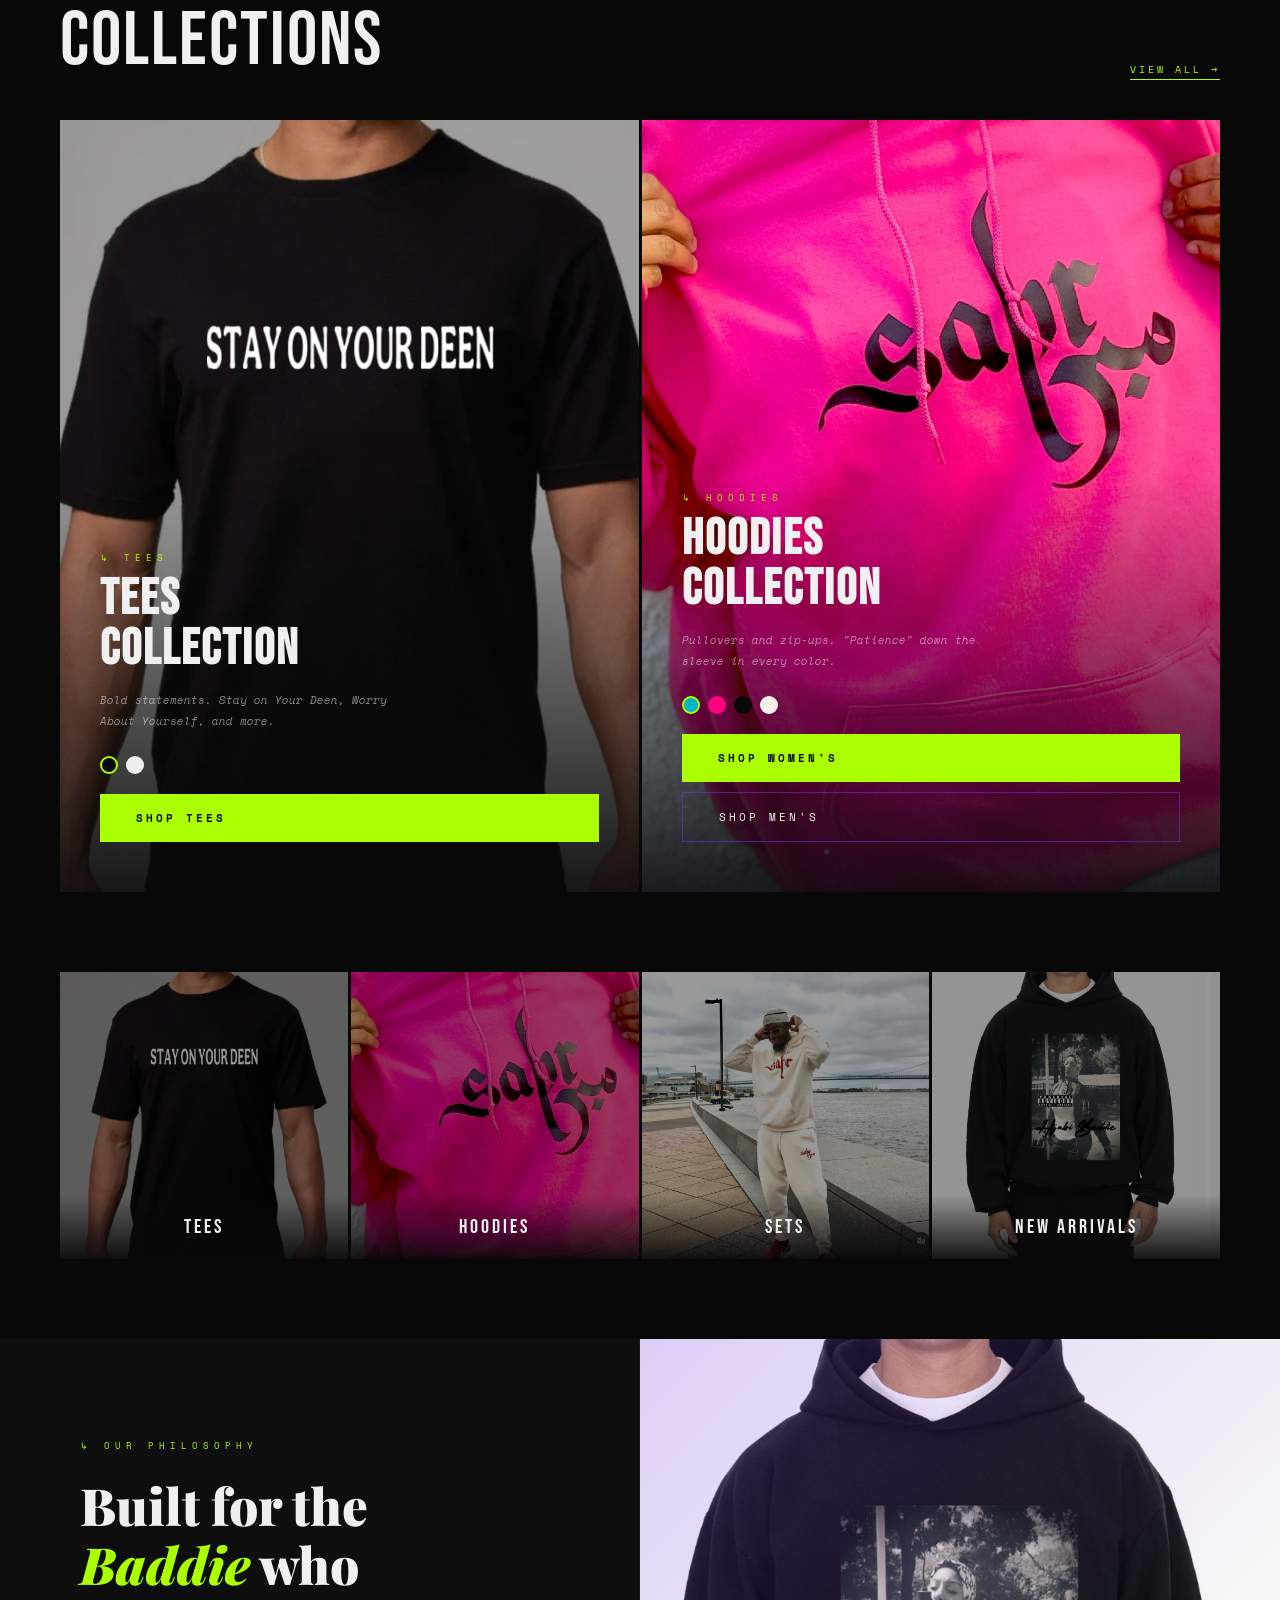
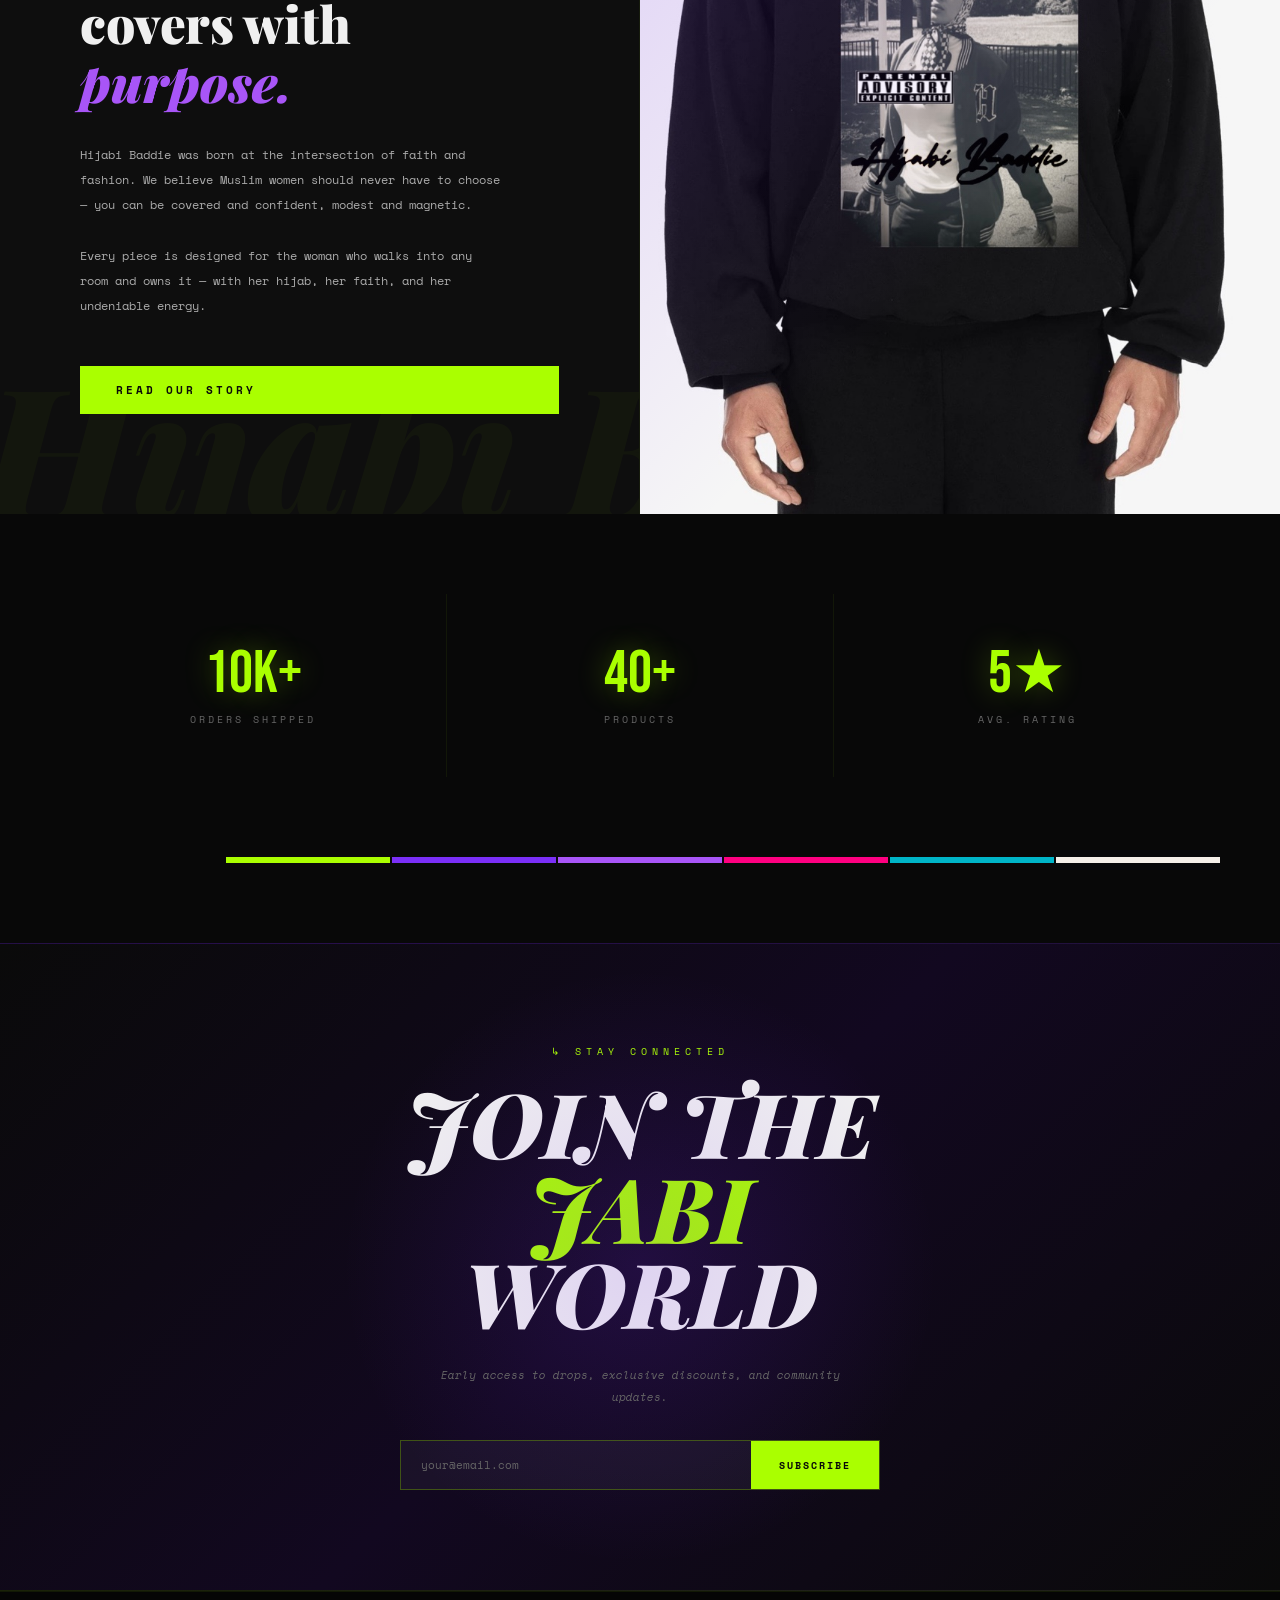
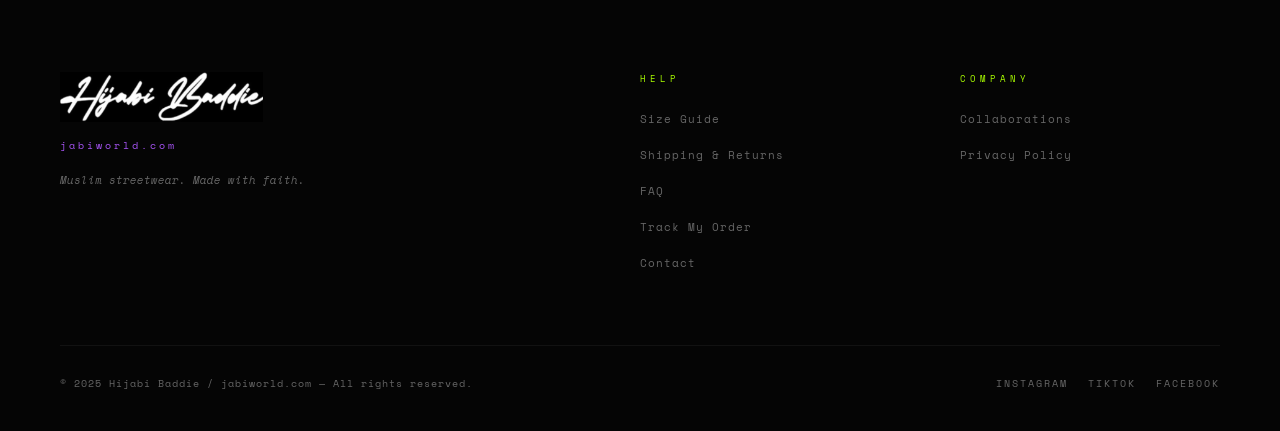
==== commit fa7786e0: "Add files via upload" ====
--- a/index.html
+++ b/index.html
@@ -230,9 +230,10 @@
 <nav>
   <a href="index.html"><img class="nav-logo-img" src="images/img_logo_hijabi2.jpeg" alt="Hijabi Baddie"/></a>
   <ul class="nav-links">
-    <li><a href="#shop-womens">Shop</a></li>
+    <li><a href="#shop-womens">Women's</a></li>
+    <li><a href="#shop-mens">Men's</a></li>
+    <li><a href="#shop-kids">Kids</a></li>
     <li><a href="#collections">Collections</a></li>
-    <li><a href="#lookbook">Lookbook</a></li>
     <li><a href="#about">Our Story</a></li>
   </ul>
   <div class="nav-right">
@@ -319,6 +320,20 @@
   </div>
 </section>
 
+<!-- ===== KIDS =====
+  Populated from products.json where gender = "kids"
+-->
+<section id="shop-kids" style="border-top:1px solid rgba(170,255,0,0.08);">
+  <div class="section-header">
+    <div class="section-title"><span class="sub">↳ Little Jabis</span>KIDS</div>
+    <a href="#shop-womens" class="section-link">Women's ↑</a>
+  </div>
+  <div class="product-grid" id="grid-kids">
+    <div class="skeleton" style="grid-row:span 2;min-height:500px;"></div>
+    <div class="skeleton" style="aspect-ratio:3/4;"></div>
+  </div>
+</section>
+
 <!-- ===== LOOKBOOK ===== -->
 <section id="lookbook">
   <div class="section-header">
@@ -521,7 +536,7 @@
   https://app.snipcart.com/dashboard/account/credentials
 -->
 <div hidden id="snipcart"
-  data-api-key="YOUR_SNIPCART_PUBLIC_API_KEY"
+  data-api-key="ZjVkNjQwMWYtNzJiMi00OWYwLWFkZDAtYmFjNjM2ZTJhMDA1NjM5MDkxMjI4MDc0NzUwMTky"
   data-config-modal-style="side">
 </div>
 <script async src="https://cdn.snipcart.com/themes/v3.3.3/default/snipcart.js"></script>
@@ -555,19 +570,17 @@
 </script>
 
 <!-- ===== DYNAMIC PRODUCT GRIDS =====
-  Reads products.json and builds separate Women's and Men's grids.
-
-  Gender filtering:
-    gender: "womens" → Women's section only
-    gender: "mens"   → Men's section only
-    gender: "all"    → appears in BOTH sections
-
-  The first product in each section with featuredSize:"large" gets the tall hero card.
+  Reads products.json → filters by gender → builds Women's, Men's, and Kids grids.
+
+  Gender values in products.json:
+    "womens" → Women's section only
+    "mens"   → Men's section only
+    "kids"   → Kids section only
+    "all"    → Women's AND Men's (not Kids)
 
   TO ADD A NEW PRODUCT: edit products.json only. No code changes needed here.
 -->
 <script>
-  /* Build one product card's HTML */
   function buildCard(p, isLarge) {
     const price = p.salePrice || p.price;
     const priceHTML = p.salePrice
@@ -585,10 +598,16 @@
       .map((s, i) => `<button class="size-btn${i===0?' active':''}">${s}</button>`)
       .join('');
 
+    // Sale badge overlay
+    const badgeHTML = p.badge
+      ? `<div style="position:absolute;top:12px;left:12px;background:var(--lime);color:var(--black);font-family:'Space Mono',monospace;font-size:8px;font-weight:700;letter-spacing:2px;text-transform:uppercase;padding:4px 8px;z-index:4;">${p.badge}</div>`
+      : '';
+
     return `
       <div class="product-card${isLarge ? ' large' : ''}">
-        <a href="product.html?id=${p.id}" style="display:block;${p.imageBack ? 'position:relative;' : ''}">
+        <a href="product.html?id=${p.id}" style="display:block;position:relative;">
           ${imgBlock}
+          ${badgeHTML}
         </a>
         <div class="product-overlay">
           <div class="product-tag">${p.tag || ''}</div>
@@ -613,13 +632,11 @@
       </div>`;
   }
 
-  /* Render a filtered list of products into a grid element */
   function renderSection(gridEl, products) {
     if (!products.length) {
-      gridEl.innerHTML = '<p style="color:#666;padding:40px;grid-column:1/-1;font-size:11px;letter-spacing:2px;">No products in this section yet.</p>';
+      gridEl.innerHTML = '<p style="color:#666;padding:40px;grid-column:1/-1;font-size:11px;letter-spacing:2px;">Coming soon.</p>';
       return;
     }
-    // Only the first product with featuredSize:"large" gets the tall card
     let usedLarge = false;
     gridEl.innerHTML = products.map(p => {
       const isLarge = !usedLarge && p.featuredSize === 'large';
@@ -634,14 +651,12 @@
       const raw = await res.json();
       const all = raw.filter(p => p.id);
 
-      const womens = all.filter(p => p.gender === 'womens' || p.gender === 'all');
-      const mens   = all.filter(p => p.gender === 'mens'   || p.gender === 'all');
-
-      renderSection(document.getElementById('grid-womens'), womens);
-      renderSection(document.getElementById('grid-mens'),   mens);
+      renderSection(document.getElementById('grid-womens'), all.filter(p => p.gender === 'womens' || p.gender === 'all'));
+      renderSection(document.getElementById('grid-mens'),   all.filter(p => p.gender === 'mens'   || p.gender === 'all'));
+      renderSection(document.getElementById('grid-kids'),   all.filter(p => p.gender === 'kids'));
 
     } catch(err) {
-      ['grid-womens','grid-mens'].forEach(id => {
+      ['grid-womens','grid-mens','grid-kids'].forEach(id => {
         const el = document.getElementById(id);
         if (el) el.innerHTML = '<p style="color:#666;padding:40px;grid-column:1/-1;">Could not load products. Make sure products.json is in the same folder.</p>';
       });
